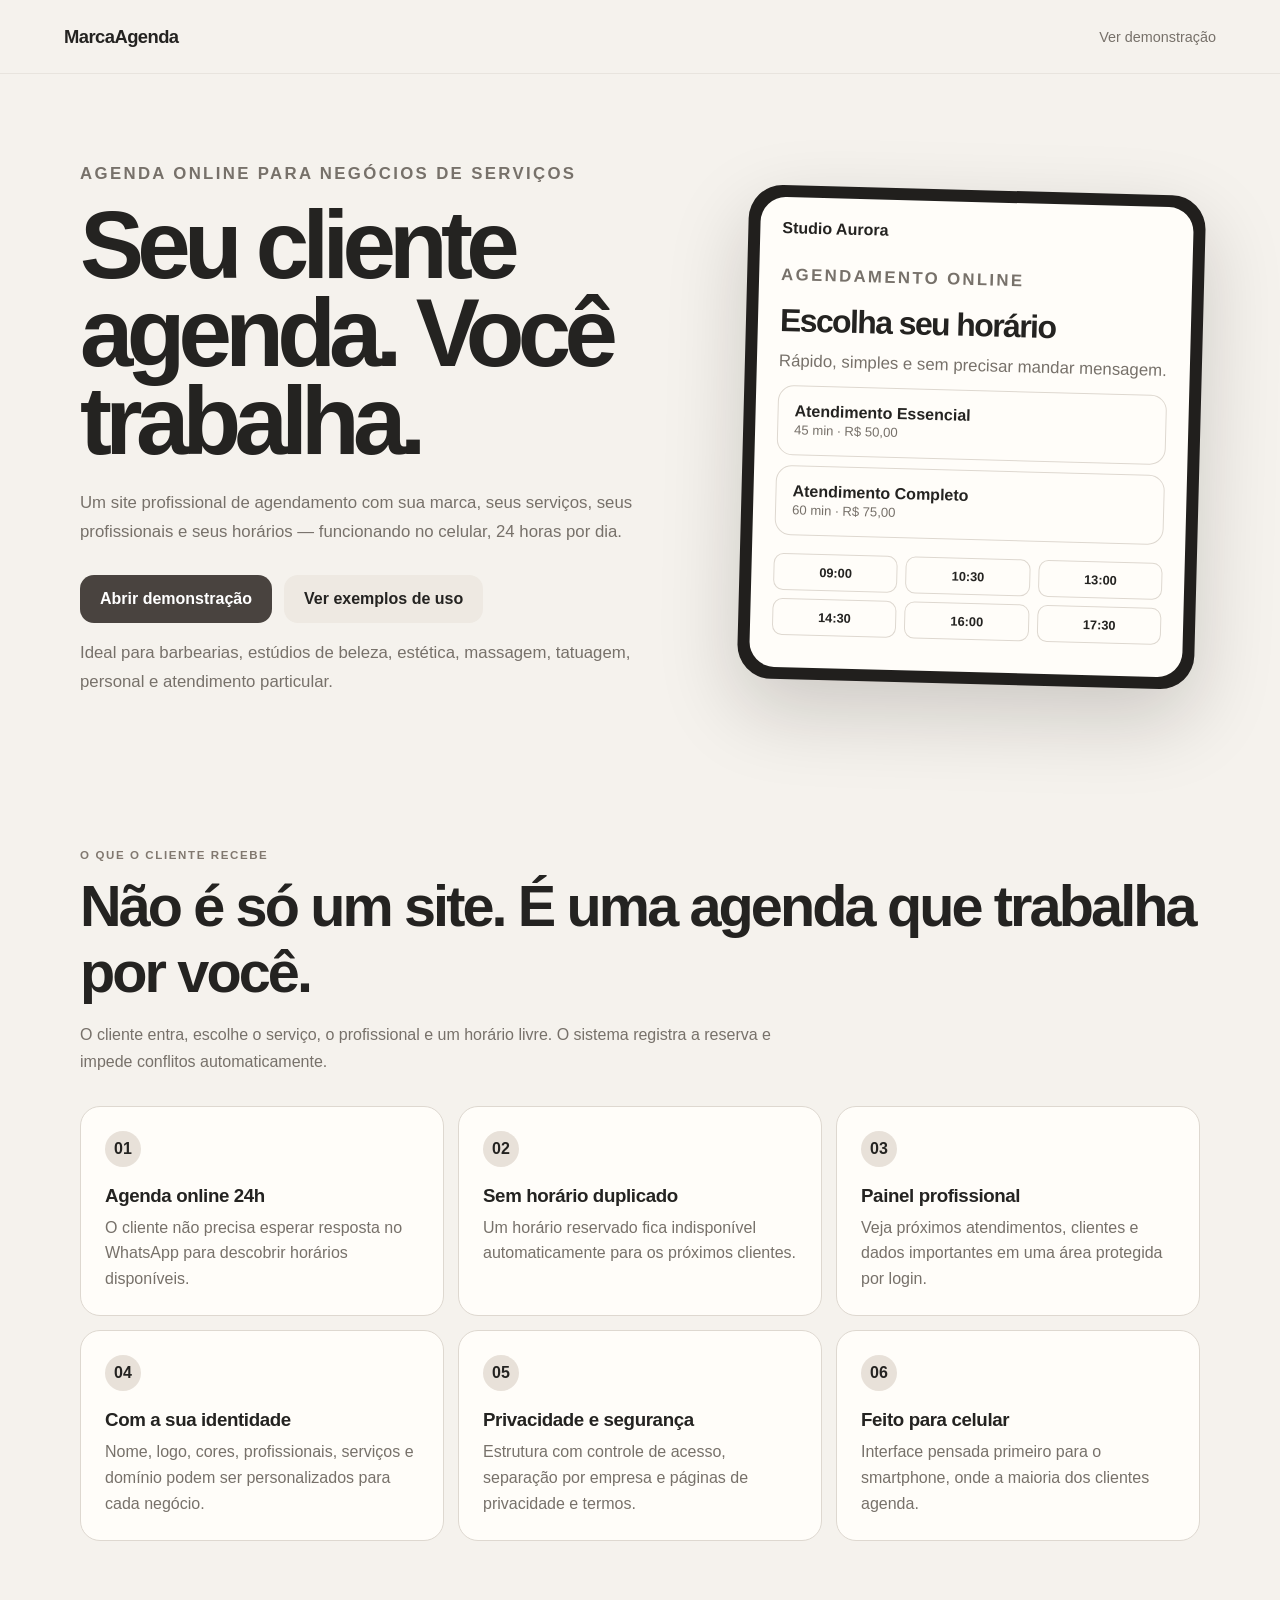
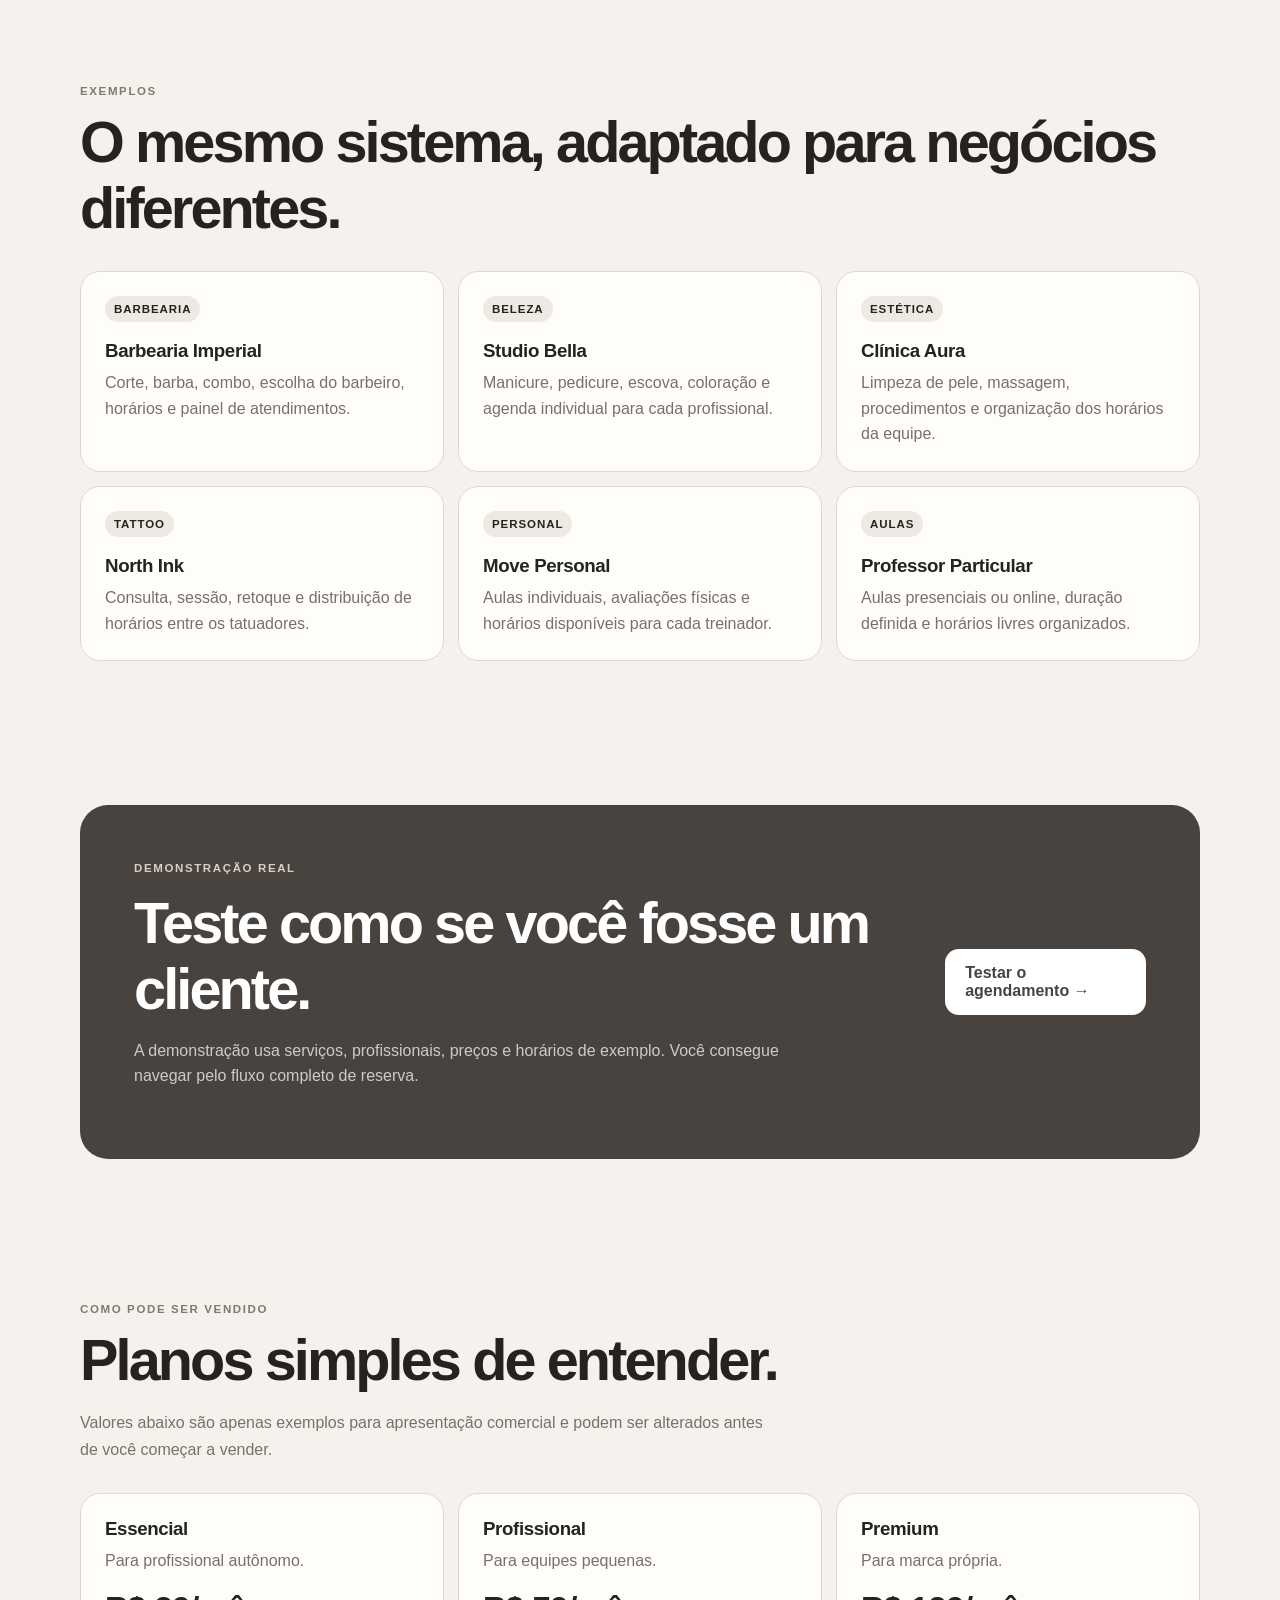
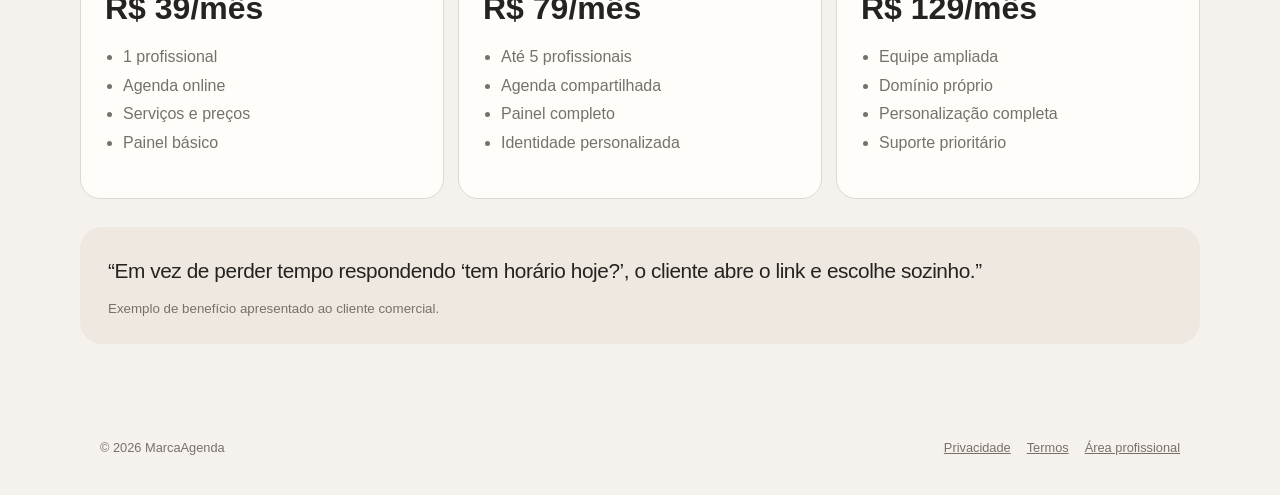
==== index.html @ 530b248d "Add files via upload" ====
<!doctype html>
<html lang="pt-BR">
<head>
  <meta charset="utf-8">
  <meta name="viewport" content="width=device-width,initial-scale=1,viewport-fit=cover">
  <meta name="theme-color" content="#F7F4EF">
  <meta name="description" content="MarcaAgenda — agendamento online profissional para negócios de serviços.">
  <title>MarcaAgenda — Seu negócio com agenda online profissional</title>
  <link rel="stylesheet" href="./styles.css">
  <style>
    .sales-shell{width:min(1120px,calc(100% - 32px));margin:auto}
    .sales-hero{padding:86px 0 64px;display:grid;grid-template-columns:1.15fr .85fr;gap:44px;align-items:center}
    .sales-hero h1{font-size:clamp(3rem,8vw,6rem);line-height:.92;letter-spacing:-.07em;margin:0 0 24px;max-width:850px}
    .sales-hero p{font-size:1.05rem;line-height:1.7;color:var(--muted);max-width:650px}
    .hero-actions{display:flex;gap:12px;flex-wrap:wrap;margin-top:28px}
    .cta{display:inline-flex;align-items:center;justify-content:center;text-decoration:none;border-radius:14px;padding:15px 20px;font-weight:760}
    .cta.primary-cta{background:var(--accent);color:white}.cta.soft{background:var(--surface-2);color:var(--text)}
    .mock-phone{background:#211f1d;border-radius:34px;padding:12px;box-shadow:0 30px 80px rgba(20,15,10,.18);transform:rotate(1.5deg)}
    .mock-screen{background:#fffdf9;border-radius:25px;padding:22px;min-height:470px}
    .mock-brand{font-weight:800;margin-bottom:24px}.mock-card{border:1px solid var(--line);border-radius:16px;padding:16px;margin:10px 0}
    .mock-card strong{display:block}.mock-card span{font-size:.82rem;color:var(--muted)}
    .mock-times{display:grid;grid-template-columns:repeat(3,1fr);gap:8px;margin-top:18px}.mock-times b{padding:10px;border:1px solid var(--line);border-radius:10px;text-align:center;font-size:.8rem}
    .section{padding:72px 0}.section-title{font-size:clamp(2rem,5vw,3.6rem);letter-spacing:-.05em;margin:0 0 14px}.section-sub{color:var(--muted);max-width:700px;line-height:1.7}
    .feature-grid,.use-grid,.price-grid{display:grid;grid-template-columns:repeat(3,1fr);gap:14px;margin-top:30px}
    .feature,.use-card,.price-card{background:var(--surface);border:1px solid var(--line);border-radius:20px;padding:24px}
    .feature .num{width:36px;height:36px;border-radius:50%;display:grid;place-items:center;background:var(--accent-soft);font-weight:800;margin-bottom:18px}
    .feature h3,.use-card h3,.price-card h3{margin:0 0 8px;letter-spacing:-.02em}.feature p,.use-card p,.price-card p{color:var(--muted);line-height:1.6;margin:0}
    .use-card .tag{display:inline-block;font-size:.72rem;font-weight:800;letter-spacing:.08em;background:var(--surface-2);padding:7px 9px;border-radius:999px;margin-bottom:18px}
    .demo-band{background:var(--accent);color:white;border-radius:28px;padding:clamp(28px,5vw,54px);display:flex;justify-content:space-between;align-items:center;gap:30px}
    .demo-band p{color:rgba(255,255,255,.72);line-height:1.6;max-width:650px}.demo-band .cta{background:white;color:var(--accent)}
    .price-card strong{display:block;font-size:2rem;margin:16px 0 4px}.price-card ul{padding-left:18px;color:var(--muted);line-height:1.8}
    .mini-note{font-size:.78rem;color:var(--muted)}
    .testimonial{background:#eee8e0;border-radius:22px;padding:28px;margin-top:28px}.testimonial blockquote{margin:0;font-size:1.3rem;line-height:1.55;letter-spacing:-.02em}.testimonial small{display:block;margin-top:14px;color:var(--muted)}
    @media(max-width:820px){.sales-hero{grid-template-columns:1fr;padding-top:52px}.mock-phone{max-width:420px;margin:auto}.feature-grid,.use-grid,.price-grid{grid-template-columns:1fr}.demo-band{flex-direction:column;align-items:flex-start}}
  </style>
</head>
<body>
  <header class="topbar">
    <a class="brand" href="./">MarcaAgenda</a>
    <a class="quiet-link" href="./demo.html">Ver demonstração</a>
  </header>

  <main class="sales-shell">
    <section class="sales-hero">
      <div>
        <p class="eyebrow">AGENDA ONLINE PARA NEGÓCIOS DE SERVIÇOS</p>
        <h1>Seu cliente agenda. Você trabalha.</h1>
        <p>Um site profissional de agendamento com sua marca, seus serviços, seus profissionais e seus horários — funcionando no celular, 24 horas por dia.</p>
        <div class="hero-actions">
          <a class="cta primary-cta" href="./demo.html">Abrir demonstração</a>
          <a class="cta soft" href="#exemplos">Ver exemplos de uso</a>
        </div>
        <p class="mini-note">Ideal para barbearias, estúdios de beleza, estética, massagem, tatuagem, personal e atendimento particular.</p>
      </div>
      <div class="mock-phone">
        <div class="mock-screen">
          <div class="mock-brand">Studio Aurora</div>
          <p class="eyebrow">AGENDAMENTO ONLINE</p>
          <h2 style="font-size:2rem;letter-spacing:-.05em;margin:0 0 8px">Escolha seu horário</h2>
          <p class="muted">Rápido, simples e sem precisar mandar mensagem.</p>
          <div class="mock-card"><strong>Atendimento Essencial</strong><span>45 min · R$ 50,00</span></div>
          <div class="mock-card"><strong>Atendimento Completo</strong><span>60 min · R$ 75,00</span></div>
          <div class="mock-times"><b>09:00</b><b>10:30</b><b>13:00</b><b>14:30</b><b>16:00</b><b>17:30</b></div>
        </div>
      </div>
    </section>

    <section class="section">
      <p class="eyebrow">O QUE O CLIENTE RECEBE</p>
      <h2 class="section-title">Não é só um site. É uma agenda que trabalha por você.</h2>
      <p class="section-sub">O cliente entra, escolhe o serviço, o profissional e um horário livre. O sistema registra a reserva e impede conflitos automaticamente.</p>
      <div class="feature-grid">
        <article class="feature"><div class="num">01</div><h3>Agenda online 24h</h3><p>O cliente não precisa esperar resposta no WhatsApp para descobrir horários disponíveis.</p></article>
        <article class="feature"><div class="num">02</div><h3>Sem horário duplicado</h3><p>Um horário reservado fica indisponível automaticamente para os próximos clientes.</p></article>
        <article class="feature"><div class="num">03</div><h3>Painel profissional</h3><p>Veja próximos atendimentos, clientes e dados importantes em uma área protegida por login.</p></article>
        <article class="feature"><div class="num">04</div><h3>Com a sua identidade</h3><p>Nome, logo, cores, profissionais, serviços e domínio podem ser personalizados para cada negócio.</p></article>
        <article class="feature"><div class="num">05</div><h3>Privacidade e segurança</h3><p>Estrutura com controle de acesso, separação por empresa e páginas de privacidade e termos.</p></article>
        <article class="feature"><div class="num">06</div><h3>Feito para celular</h3><p>Interface pensada primeiro para o smartphone, onde a maioria dos clientes agenda.</p></article>
      </div>
    </section>

    <section class="section" id="exemplos">
      <p class="eyebrow">EXEMPLOS</p>
      <h2 class="section-title">O mesmo sistema, adaptado para negócios diferentes.</h2>
      <div class="use-grid">
        <article class="use-card"><span class="tag">BARBEARIA</span><h3>Barbearia Imperial</h3><p>Corte, barba, combo, escolha do barbeiro, horários e painel de atendimentos.</p></article>
        <article class="use-card"><span class="tag">BELEZA</span><h3>Studio Bella</h3><p>Manicure, pedicure, escova, coloração e agenda individual para cada profissional.</p></article>
        <article class="use-card"><span class="tag">ESTÉTICA</span><h3>Clínica Aura</h3><p>Limpeza de pele, massagem, procedimentos e organização dos horários da equipe.</p></article>
        <article class="use-card"><span class="tag">TATTOO</span><h3>North Ink</h3><p>Consulta, sessão, retoque e distribuição de horários entre os tatuadores.</p></article>
        <article class="use-card"><span class="tag">PERSONAL</span><h3>Move Personal</h3><p>Aulas individuais, avaliações físicas e horários disponíveis para cada treinador.</p></article>
        <article class="use-card"><span class="tag">AULAS</span><h3>Professor Particular</h3><p>Aulas presenciais ou online, duração definida e horários livres organizados.</p></article>
      </div>
    </section>

    <section class="section">
      <div class="demo-band">
        <div>
          <p class="eyebrow" style="color:#d8cec5">DEMONSTRAÇÃO REAL</p>
          <h2 class="section-title" style="margin-bottom:10px">Teste como se você fosse um cliente.</h2>
          <p>A demonstração usa serviços, profissionais, preços e horários de exemplo. Você consegue navegar pelo fluxo completo de reserva.</p>
        </div>
        <a class="cta" href="./demo.html">Testar o agendamento →</a>
      </div>
    </section>

    <section class="section">
      <p class="eyebrow">COMO PODE SER VENDIDO</p>
      <h2 class="section-title">Planos simples de entender.</h2>
      <p class="section-sub">Valores abaixo são apenas exemplos para apresentação comercial e podem ser alterados antes de você começar a vender.</p>
      <div class="price-grid">
        <article class="price-card"><h3>Essencial</h3><p>Para profissional autônomo.</p><strong>R$ 39/mês</strong><ul><li>1 profissional</li><li>Agenda online</li><li>Serviços e preços</li><li>Painel básico</li></ul></article>
        <article class="price-card"><h3>Profissional</h3><p>Para equipes pequenas.</p><strong>R$ 79/mês</strong><ul><li>Até 5 profissionais</li><li>Agenda compartilhada</li><li>Painel completo</li><li>Identidade personalizada</li></ul></article>
        <article class="price-card"><h3>Premium</h3><p>Para marca própria.</p><strong>R$ 129/mês</strong><ul><li>Equipe ampliada</li><li>Domínio próprio</li><li>Personalização completa</li><li>Suporte prioritário</li></ul></article>
      </div>
      <div class="testimonial">
        <blockquote>“Em vez de perder tempo respondendo ‘tem horário hoje?’, o cliente abre o link e escolhe sozinho.”</blockquote>
        <small>Exemplo de benefício apresentado ao cliente comercial.</small>
      </div>
    </section>
  </main>

  <footer>
    <span>© 2026 MarcaAgenda</span>
    <nav><a href="./privacidade.html">Privacidade</a><a href="./termos.html">Termos</a><a href="./admin.html">Área profissional</a></nav>
  </footer>
</body>
</html>
---- styles.css ----
:root{
  --bg:#f5f2ed;--surface:#fffdf9;--surface-2:#eee9e2;--text:#242321;--muted:#77716a;
  --line:#ded8d0;--accent:#49433f;--accent-soft:#e8e1d9;--ok:#305f47;--danger:#8a3c35;
  --shadow:0 20px 55px rgba(40,33,28,.08);--radius:24px
}
*{box-sizing:border-box}html{scroll-behavior:smooth}body{margin:0;background:var(--bg);color:var(--text);font-family:Inter,ui-sans-serif,-apple-system,BlinkMacSystemFont,"Segoe UI",sans-serif}
a{color:inherit}.topbar{height:74px;display:flex;align-items:center;justify-content:space-between;padding:0 clamp(20px,5vw,72px);border-bottom:1px solid rgba(80,70,60,.08)}
.brand{text-decoration:none;font-weight:760;letter-spacing:-.03em;font-size:1.15rem}.quiet-link{text-decoration:none;font-size:.9rem;color:var(--muted)}
.shell{width:min(1080px,calc(100% - 32px));margin:0 auto;padding:72px 0 56px}.hero{display:flex;align-items:end;justify-content:space-between;gap:24px;margin-bottom:28px}
.eyebrow{font-size:.72rem;font-weight:800;letter-spacing:.14em;color:#81786f;margin:0 0 12px}.hero h1{font-size:clamp(2.2rem,7vw,4.8rem);line-height:.95;letter-spacing:-.06em;margin:0 0 18px;max-width:760px}
.muted,.panel-head p{color:var(--muted);margin:0;line-height:1.55}.status-pill{border:1px solid var(--line);background:rgba(255,255,255,.38);padding:10px 14px;border-radius:999px;font-size:.82rem;color:var(--muted);white-space:nowrap}
.booking-card{background:var(--surface);border:1px solid var(--line);border-radius:var(--radius);box-shadow:var(--shadow);overflow:hidden}.steps{display:grid;grid-template-columns:repeat(4,1fr);border-bottom:1px solid var(--line)}
.step{appearance:none;border:0;background:transparent;padding:18px 12px;color:#8a837b;font-weight:650}.step span{display:inline-grid;place-items:center;width:25px;height:25px;border-radius:50%;border:1px solid var(--line);margin-right:7px;font-size:.78rem}.step.active{color:var(--text);background:#faf7f3}.step.active span{background:var(--accent);color:white;border-color:var(--accent)}
.panel{padding:clamp(24px,5vw,52px)}.panel-head{margin-bottom:26px}.panel-head h2{font-size:clamp(1.5rem,4vw,2.2rem);letter-spacing:-.04em;margin:8px 0 8px}.back{border:0;background:transparent;padding:0;color:var(--muted);cursor:pointer}
.hidden{display:none!important}.option-grid{display:grid;grid-template-columns:repeat(auto-fit,minmax(220px,1fr));gap:12px}.option{border:1px solid var(--line);background:#fff;border-radius:17px;padding:20px;text-align:left;cursor:pointer;transition:.18s ease}.option:hover{transform:translateY(-2px);border-color:#bdb3aa}.option strong{display:block;font-size:1rem;margin-bottom:7px}.option .meta{color:var(--muted);font-size:.88rem}.option .price{margin-top:14px;font-weight:760}
.field{display:flex;flex-direction:column;gap:8px}.field span{font-size:.82rem;font-weight:700;color:#635d57}.field input,.field textarea{width:100%;border:1px solid var(--line);background:white;border-radius:14px;padding:14px 15px;font:inherit;color:var(--text);outline:none}.field input:focus,.field textarea:focus{border-color:#91877e;box-shadow:0 0 0 3px rgba(73,67,63,.08)}.field.compact{max-width:280px;margin-bottom:22px}
.time-grid{display:grid;grid-template-columns:repeat(auto-fill,minmax(94px,1fr));gap:9px}.time{border:1px solid var(--line);background:white;border-radius:12px;padding:12px;cursor:pointer;font-weight:700}.time:hover{border-color:#8b8178}.time.selected{background:var(--accent);color:white}
.form-grid{display:grid;grid-template-columns:1fr 1fr;gap:16px}.form-grid .field:nth-child(4),.consent,.privacy-note,.form-grid button{grid-column:1/-1}.consent{display:flex;gap:10px;align-items:flex-start;color:var(--muted);font-size:.88rem}.privacy-note{font-size:.78rem;line-height:1.5;color:var(--muted)}
.primary,.secondary{border:0;border-radius:14px;padding:15px 18px;font:inherit;font-weight:760;cursor:pointer}.primary{background:var(--accent);color:white}.secondary{background:var(--surface-2);color:var(--text)}.primary:disabled{opacity:.55;cursor:not-allowed}
.alert{margin:20px 24px 0;border:1px solid #e5b9b3;background:#fff5f3;color:var(--danger);padding:13px 15px;border-radius:12px;font-size:.9rem}
.success{text-align:center}.success-icon{width:58px;height:58px;border-radius:50%;display:grid;place-items:center;margin:0 auto 18px;background:#e8f2ec;color:var(--ok);font-size:1.6rem;font-weight:800}.confirmation{margin:24px auto;max-width:480px;background:#f5f1eb;border-radius:16px;padding:18px;line-height:1.7}
footer{display:flex;justify-content:space-between;gap:20px;align-items:center;width:min(1080px,calc(100% - 32px));margin:0 auto;padding:24px 0 40px;color:var(--muted);font-size:.8rem}footer nav{display:flex;gap:16px}
.skeleton-grid:empty:before{content:"Carregando opções...";color:var(--muted)}
.legal{width:min(760px,calc(100% - 32px));margin:0 auto;padding:72px 0}.legal h1{font-size:clamp(2.2rem,7vw,4rem);letter-spacing:-.05em}.legal h2{margin-top:38px}.legal p,.legal li{color:#5f5953;line-height:1.75}
.admin-shell{width:min(1180px,calc(100% - 32px));margin:0 auto;padding:48px 0}.admin-card{background:var(--surface);border:1px solid var(--line);border-radius:var(--radius);padding:28px}.admin-grid{display:grid;grid-template-columns:repeat(3,1fr);gap:12px}.metric{background:#f5f1eb;border-radius:16px;padding:18px}.metric strong{font-size:1.7rem;display:block;margin-top:6px}.table-wrap{overflow:auto;margin-top:18px}table{width:100%;border-collapse:collapse}th,td{text-align:left;padding:13px;border-bottom:1px solid var(--line);font-size:.88rem}th{color:var(--muted);font-size:.75rem}
@media(max-width:720px){.shell{padding-top:40px}.hero{align-items:flex-start;flex-direction:column}.status-pill{display:none}.steps{overflow:auto;grid-template-columns:repeat(4,minmax(125px,1fr))}.step{font-size:.78rem}.form-grid{grid-template-columns:1fr}.admin-grid{grid-template-columns:1fr}.topbar{padding:0 20px}}
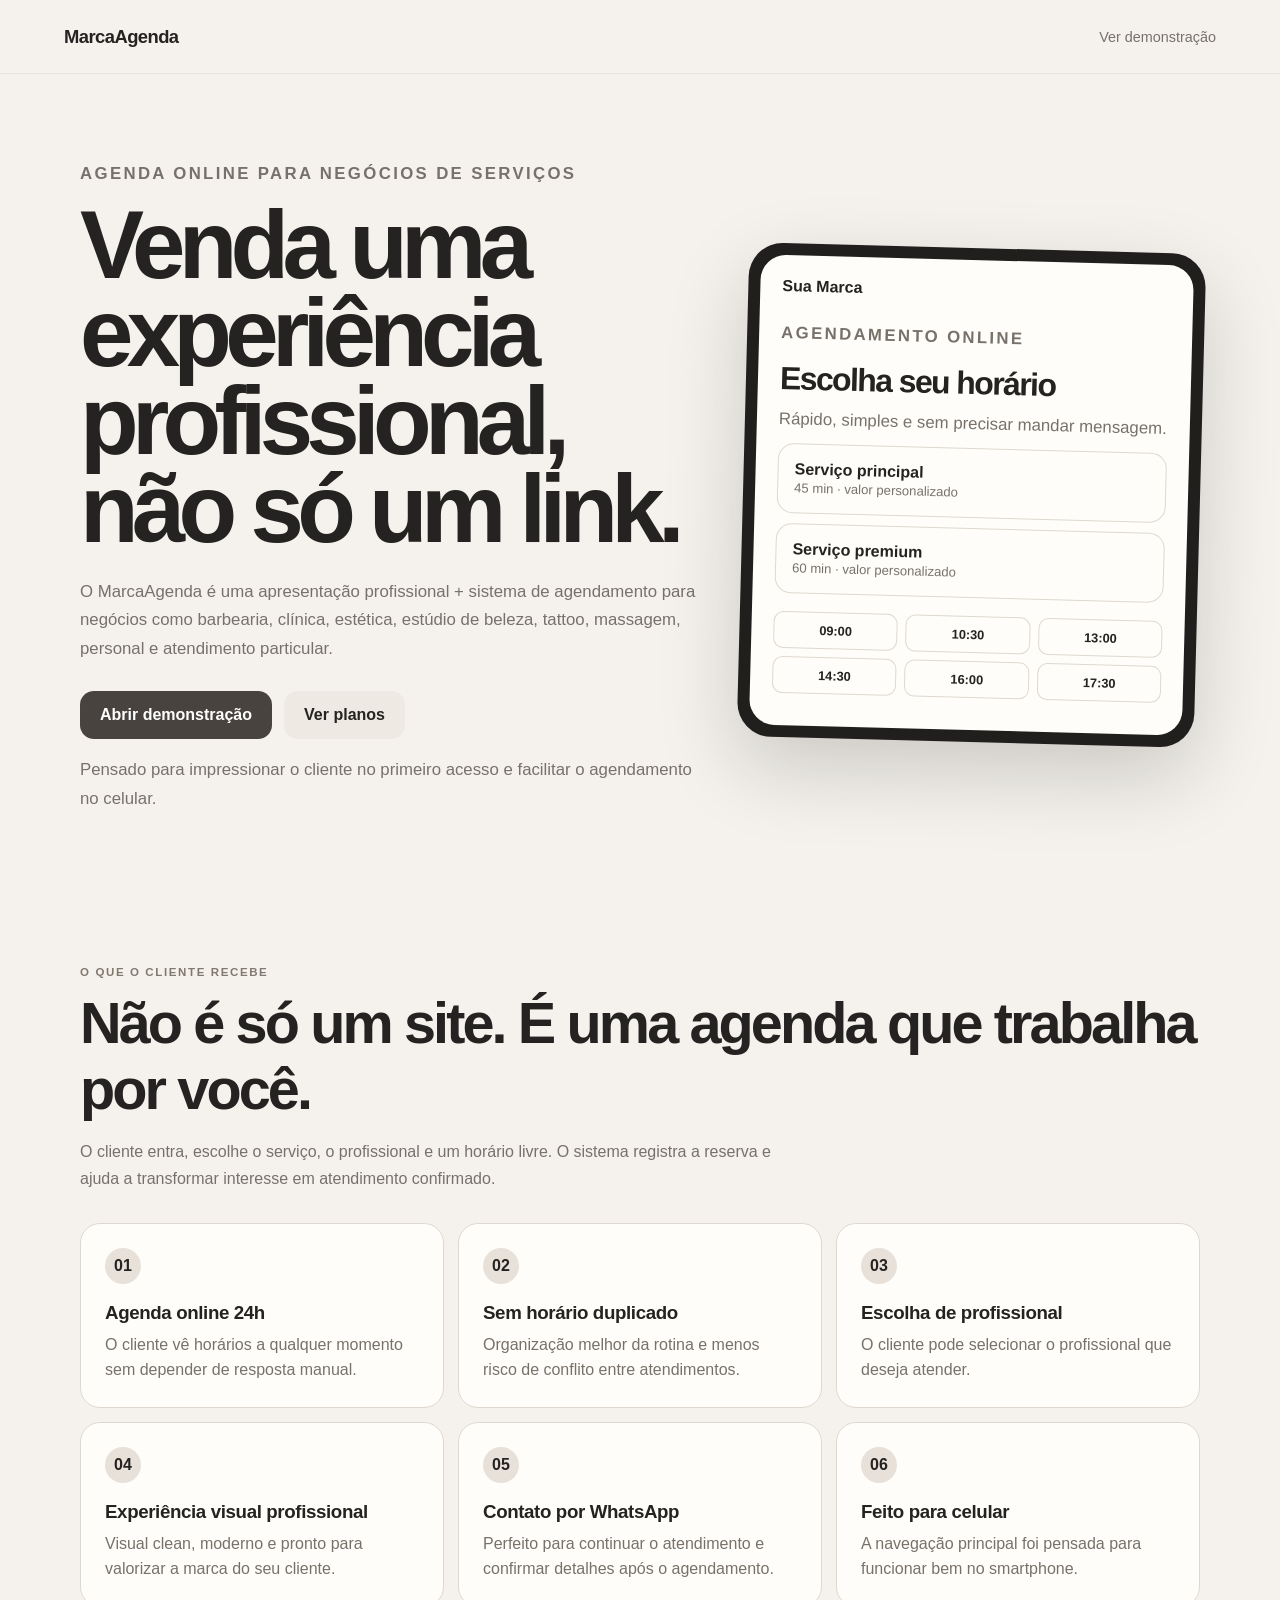
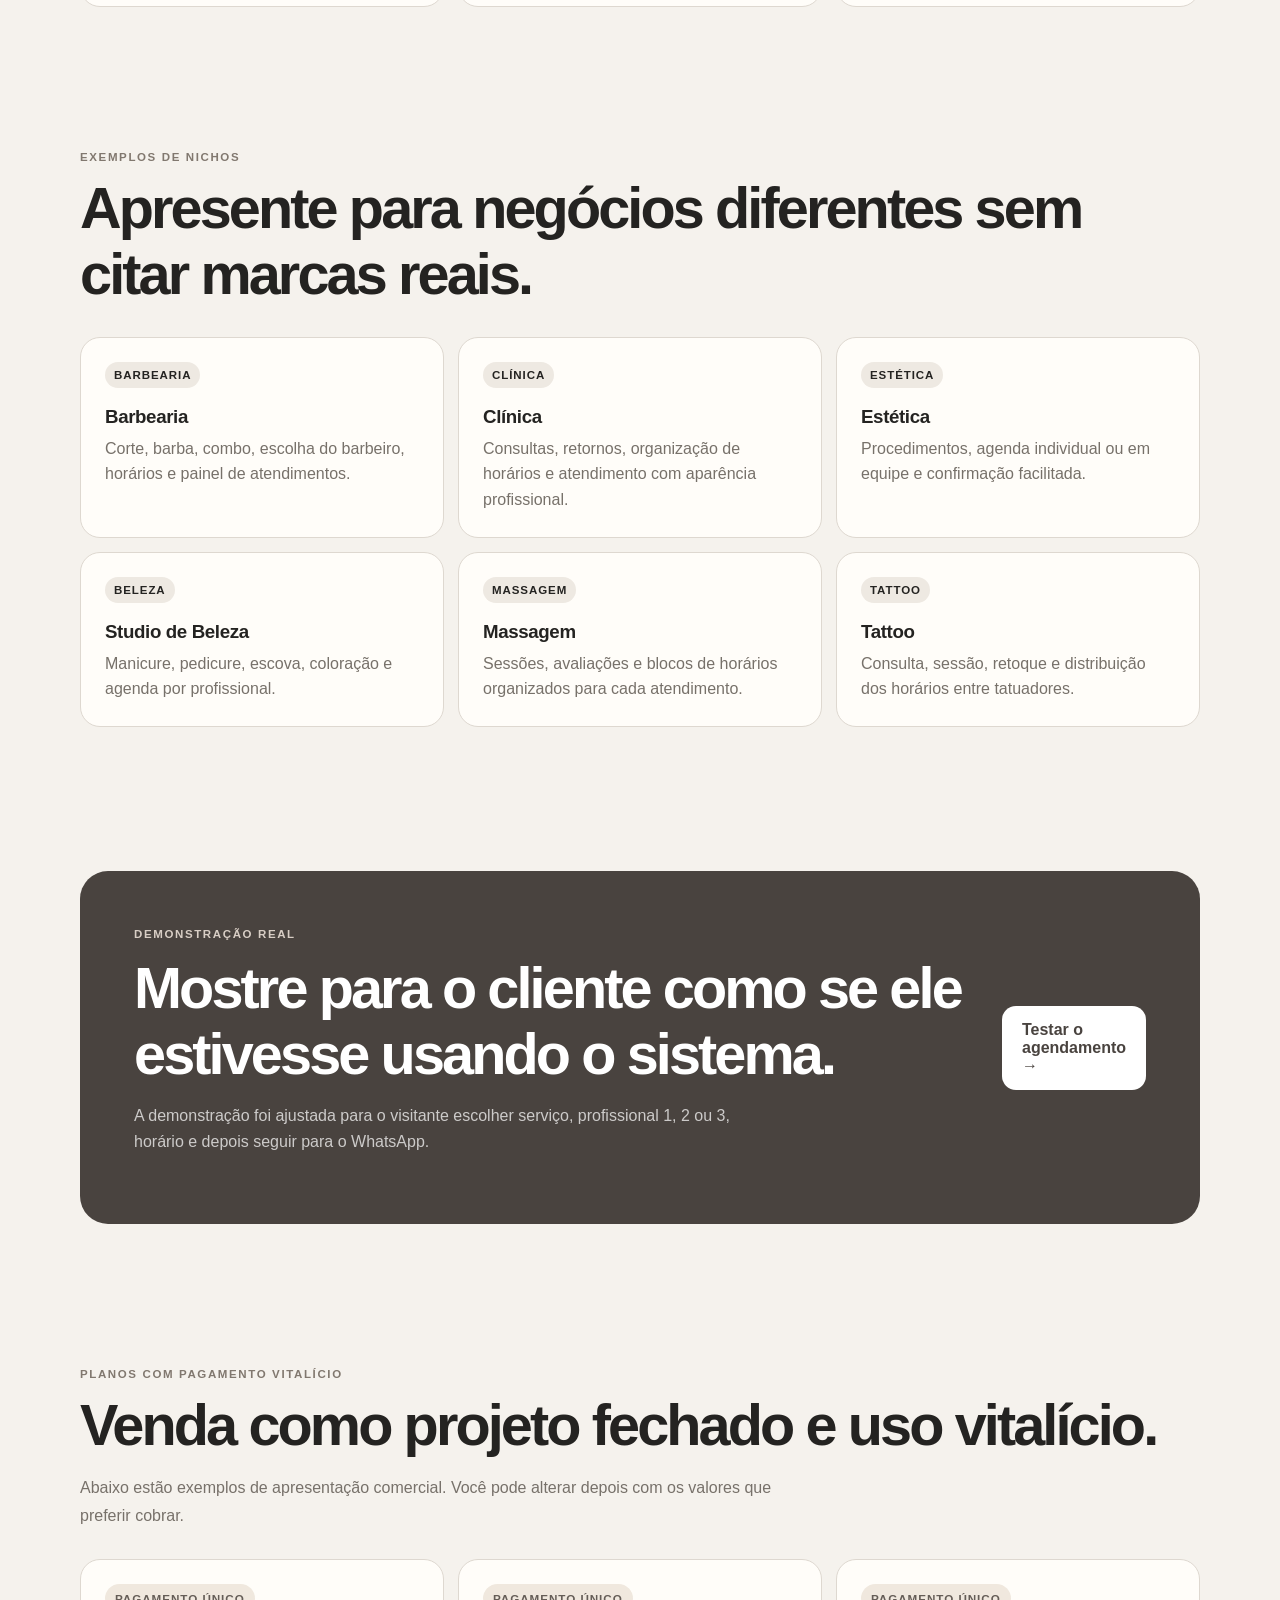
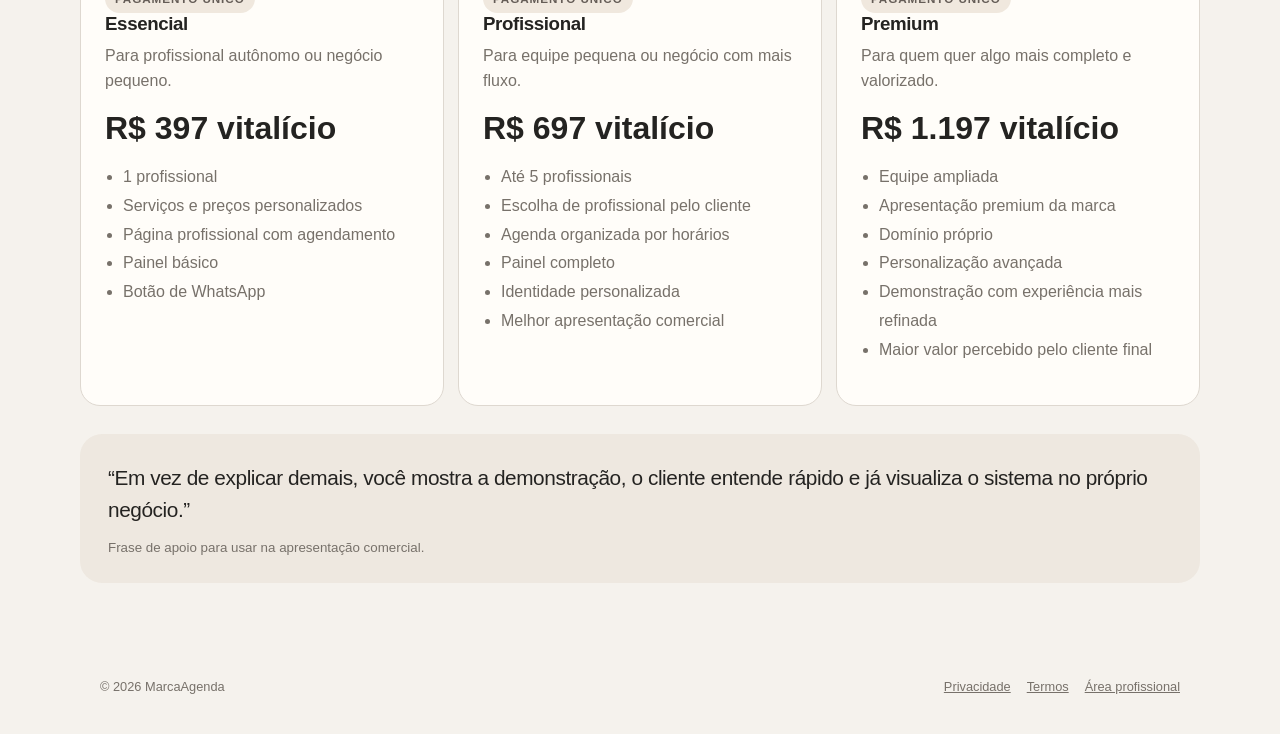
==== commit a5f32267: "Add files via upload" ====
--- a/index.html
+++ b/index.html
@@ -4,8 +4,8 @@
   <meta charset="utf-8">
   <meta name="viewport" content="width=device-width,initial-scale=1,viewport-fit=cover">
   <meta name="theme-color" content="#F7F4EF">
-  <meta name="description" content="MarcaAgenda — agendamento online profissional para negócios de serviços.">
-  <title>MarcaAgenda — Seu negócio com agenda online profissional</title>
+  <meta name="description" content="MarcaAgenda — site de agendamento profissional para vender a barbearias, clínicas, estúdios e negócios de serviços.">
+  <title>MarcaAgenda — Agendamento profissional para o seu cliente</title>
   <link rel="stylesheet" href="./styles.css">
   <style>
     .sales-shell{width:min(1120px,calc(100% - 32px));margin:auto}
@@ -30,7 +30,9 @@
     .demo-band p{color:rgba(255,255,255,.72);line-height:1.6;max-width:650px}.demo-band .cta{background:white;color:var(--accent)}
     .price-card strong{display:block;font-size:2rem;margin:16px 0 4px}.price-card ul{padding-left:18px;color:var(--muted);line-height:1.8}
     .mini-note{font-size:.78rem;color:var(--muted)}
+    .small-kicker{font-size:.72rem;letter-spacing:.08em;font-weight:800;color:#7a7169}
     .testimonial{background:#eee8e0;border-radius:22px;padding:28px;margin-top:28px}.testimonial blockquote{margin:0;font-size:1.3rem;line-height:1.55;letter-spacing:-.02em}.testimonial small{display:block;margin-top:14px;color:var(--muted)}
+    .plan-badge{display:inline-block;background:#f0e8de;border-radius:999px;padding:8px 10px;font-size:.73rem;font-weight:800;letter-spacing:.08em;color:#655d57}
     @media(max-width:820px){.sales-hero{grid-template-columns:1fr;padding-top:52px}.mock-phone{max-width:420px;margin:auto}.feature-grid,.use-grid,.price-grid{grid-template-columns:1fr}.demo-band{flex-direction:column;align-items:flex-start}}
   </style>
 </head>
@@ -44,22 +46,22 @@
     <section class="sales-hero">
       <div>
         <p class="eyebrow">AGENDA ONLINE PARA NEGÓCIOS DE SERVIÇOS</p>
-        <h1>Seu cliente agenda. Você trabalha.</h1>
-        <p>Um site profissional de agendamento com sua marca, seus serviços, seus profissionais e seus horários — funcionando no celular, 24 horas por dia.</p>
+        <h1>Venda uma experiência profissional, não só um link.</h1>
+        <p>O MarcaAgenda é uma apresentação profissional + sistema de agendamento para negócios como barbearia, clínica, estética, estúdio de beleza, tattoo, massagem, personal e atendimento particular.</p>
         <div class="hero-actions">
           <a class="cta primary-cta" href="./demo.html">Abrir demonstração</a>
-          <a class="cta soft" href="#exemplos">Ver exemplos de uso</a>
+          <a class="cta soft" href="#planos">Ver planos</a>
         </div>
-        <p class="mini-note">Ideal para barbearias, estúdios de beleza, estética, massagem, tatuagem, personal e atendimento particular.</p>
+        <p class="mini-note">Pensado para impressionar o cliente no primeiro acesso e facilitar o agendamento no celular.</p>
       </div>
       <div class="mock-phone">
         <div class="mock-screen">
-          <div class="mock-brand">Studio Aurora</div>
+          <div class="mock-brand">Sua Marca</div>
           <p class="eyebrow">AGENDAMENTO ONLINE</p>
           <h2 style="font-size:2rem;letter-spacing:-.05em;margin:0 0 8px">Escolha seu horário</h2>
           <p class="muted">Rápido, simples e sem precisar mandar mensagem.</p>
-          <div class="mock-card"><strong>Atendimento Essencial</strong><span>45 min · R$ 50,00</span></div>
-          <div class="mock-card"><strong>Atendimento Completo</strong><span>60 min · R$ 75,00</span></div>
+          <div class="mock-card"><strong>Serviço principal</strong><span>45 min · valor personalizado</span></div>
+          <div class="mock-card"><strong>Serviço premium</strong><span>60 min · valor personalizado</span></div>
           <div class="mock-times"><b>09:00</b><b>10:30</b><b>13:00</b><b>14:30</b><b>16:00</b><b>17:30</b></div>
         </div>
       </div>
@@ -68,27 +70,27 @@
     <section class="section">
       <p class="eyebrow">O QUE O CLIENTE RECEBE</p>
       <h2 class="section-title">Não é só um site. É uma agenda que trabalha por você.</h2>
-      <p class="section-sub">O cliente entra, escolhe o serviço, o profissional e um horário livre. O sistema registra a reserva e impede conflitos automaticamente.</p>
+      <p class="section-sub">O cliente entra, escolhe o serviço, o profissional e um horário livre. O sistema registra a reserva e ajuda a transformar interesse em atendimento confirmado.</p>
       <div class="feature-grid">
-        <article class="feature"><div class="num">01</div><h3>Agenda online 24h</h3><p>O cliente não precisa esperar resposta no WhatsApp para descobrir horários disponíveis.</p></article>
-        <article class="feature"><div class="num">02</div><h3>Sem horário duplicado</h3><p>Um horário reservado fica indisponível automaticamente para os próximos clientes.</p></article>
-        <article class="feature"><div class="num">03</div><h3>Painel profissional</h3><p>Veja próximos atendimentos, clientes e dados importantes em uma área protegida por login.</p></article>
-        <article class="feature"><div class="num">04</div><h3>Com a sua identidade</h3><p>Nome, logo, cores, profissionais, serviços e domínio podem ser personalizados para cada negócio.</p></article>
-        <article class="feature"><div class="num">05</div><h3>Privacidade e segurança</h3><p>Estrutura com controle de acesso, separação por empresa e páginas de privacidade e termos.</p></article>
-        <article class="feature"><div class="num">06</div><h3>Feito para celular</h3><p>Interface pensada primeiro para o smartphone, onde a maioria dos clientes agenda.</p></article>
+        <article class="feature"><div class="num">01</div><h3>Agenda online 24h</h3><p>O cliente vê horários a qualquer momento sem depender de resposta manual.</p></article>
+        <article class="feature"><div class="num">02</div><h3>Sem horário duplicado</h3><p>Organização melhor da rotina e menos risco de conflito entre atendimentos.</p></article>
+        <article class="feature"><div class="num">03</div><h3>Escolha de profissional</h3><p>O cliente pode selecionar o profissional que deseja atender.</p></article>
+        <article class="feature"><div class="num">04</div><h3>Experiência visual profissional</h3><p>Visual clean, moderno e pronto para valorizar a marca do seu cliente.</p></article>
+        <article class="feature"><div class="num">05</div><h3>Contato por WhatsApp</h3><p>Perfeito para continuar o atendimento e confirmar detalhes após o agendamento.</p></article>
+        <article class="feature"><div class="num">06</div><h3>Feito para celular</h3><p>A navegação principal foi pensada para funcionar bem no smartphone.</p></article>
       </div>
     </section>
 
-    <section class="section" id="exemplos">
-      <p class="eyebrow">EXEMPLOS</p>
-      <h2 class="section-title">O mesmo sistema, adaptado para negócios diferentes.</h2>
+    <section class="section">
+      <p class="eyebrow">EXEMPLOS DE NICHOS</p>
+      <h2 class="section-title">Apresente para negócios diferentes sem citar marcas reais.</h2>
       <div class="use-grid">
-        <article class="use-card"><span class="tag">BARBEARIA</span><h3>Barbearia Imperial</h3><p>Corte, barba, combo, escolha do barbeiro, horários e painel de atendimentos.</p></article>
-        <article class="use-card"><span class="tag">BELEZA</span><h3>Studio Bella</h3><p>Manicure, pedicure, escova, coloração e agenda individual para cada profissional.</p></article>
-        <article class="use-card"><span class="tag">ESTÉTICA</span><h3>Clínica Aura</h3><p>Limpeza de pele, massagem, procedimentos e organização dos horários da equipe.</p></article>
-        <article class="use-card"><span class="tag">TATTOO</span><h3>North Ink</h3><p>Consulta, sessão, retoque e distribuição de horários entre os tatuadores.</p></article>
-        <article class="use-card"><span class="tag">PERSONAL</span><h3>Move Personal</h3><p>Aulas individuais, avaliações físicas e horários disponíveis para cada treinador.</p></article>
-        <article class="use-card"><span class="tag">AULAS</span><h3>Professor Particular</h3><p>Aulas presenciais ou online, duração definida e horários livres organizados.</p></article>
+        <article class="use-card"><span class="tag">BARBEARIA</span><h3>Barbearia</h3><p>Corte, barba, combo, escolha do barbeiro, horários e painel de atendimentos.</p></article>
+        <article class="use-card"><span class="tag">CLÍNICA</span><h3>Clínica</h3><p>Consultas, retornos, organização de horários e atendimento com aparência profissional.</p></article>
+        <article class="use-card"><span class="tag">ESTÉTICA</span><h3>Estética</h3><p>Procedimentos, agenda individual ou em equipe e confirmação facilitada.</p></article>
+        <article class="use-card"><span class="tag">BELEZA</span><h3>Studio de Beleza</h3><p>Manicure, pedicure, escova, coloração e agenda por profissional.</p></article>
+        <article class="use-card"><span class="tag">MASSAGEM</span><h3>Massagem</h3><p>Sessões, avaliações e blocos de horários organizados para cada atendimento.</p></article>
+        <article class="use-card"><span class="tag">TATTOO</span><h3>Tattoo</h3><p>Consulta, sessão, retoque e distribuição dos horários entre tatuadores.</p></article>
       </div>
     </section>
 
@@ -96,25 +98,63 @@
       <div class="demo-band">
         <div>
           <p class="eyebrow" style="color:#d8cec5">DEMONSTRAÇÃO REAL</p>
-          <h2 class="section-title" style="margin-bottom:10px">Teste como se você fosse um cliente.</h2>
-          <p>A demonstração usa serviços, profissionais, preços e horários de exemplo. Você consegue navegar pelo fluxo completo de reserva.</p>
+          <h2 class="section-title" style="margin-bottom:10px">Mostre para o cliente como se ele estivesse usando o sistema.</h2>
+          <p>A demonstração foi ajustada para o visitante escolher serviço, profissional 1, 2 ou 3, horário e depois seguir para o WhatsApp.</p>
         </div>
         <a class="cta" href="./demo.html">Testar o agendamento →</a>
       </div>
     </section>
 
-    <section class="section">
-      <p class="eyebrow">COMO PODE SER VENDIDO</p>
-      <h2 class="section-title">Planos simples de entender.</h2>
-      <p class="section-sub">Valores abaixo são apenas exemplos para apresentação comercial e podem ser alterados antes de você começar a vender.</p>
+    <section class="section" id="planos">
+      <p class="eyebrow">PLANOS COM PAGAMENTO VITALÍCIO</p>
+      <h2 class="section-title">Venda como projeto fechado e uso vitalício.</h2>
+      <p class="section-sub">Abaixo estão exemplos de apresentação comercial. Você pode alterar depois com os valores que preferir cobrar.</p>
       <div class="price-grid">
-        <article class="price-card"><h3>Essencial</h3><p>Para profissional autônomo.</p><strong>R$ 39/mês</strong><ul><li>1 profissional</li><li>Agenda online</li><li>Serviços e preços</li><li>Painel básico</li></ul></article>
-        <article class="price-card"><h3>Profissional</h3><p>Para equipes pequenas.</p><strong>R$ 79/mês</strong><ul><li>Até 5 profissionais</li><li>Agenda compartilhada</li><li>Painel completo</li><li>Identidade personalizada</li></ul></article>
-        <article class="price-card"><h3>Premium</h3><p>Para marca própria.</p><strong>R$ 129/mês</strong><ul><li>Equipe ampliada</li><li>Domínio próprio</li><li>Personalização completa</li><li>Suporte prioritário</li></ul></article>
+        <article class="price-card">
+          <span class="plan-badge">PAGAMENTO ÚNICO</span>
+          <h3>Essencial</h3>
+          <p>Para profissional autônomo ou negócio pequeno.</p>
+          <strong>R$ 397 vitalício</strong>
+          <ul>
+            <li>1 profissional</li>
+            <li>Serviços e preços personalizados</li>
+            <li>Página profissional com agendamento</li>
+            <li>Painel básico</li>
+            <li>Botão de WhatsApp</li>
+          </ul>
+        </article>
+        <article class="price-card">
+          <span class="plan-badge">PAGAMENTO ÚNICO</span>
+          <h3>Profissional</h3>
+          <p>Para equipe pequena ou negócio com mais fluxo.</p>
+          <strong>R$ 697 vitalício</strong>
+          <ul>
+            <li>Até 5 profissionais</li>
+            <li>Escolha de profissional pelo cliente</li>
+            <li>Agenda organizada por horários</li>
+            <li>Painel completo</li>
+            <li>Identidade personalizada</li>
+            <li>Melhor apresentação comercial</li>
+          </ul>
+        </article>
+        <article class="price-card">
+          <span class="plan-badge">PAGAMENTO ÚNICO</span>
+          <h3>Premium</h3>
+          <p>Para quem quer algo mais completo e valorizado.</p>
+          <strong>R$ 1.197 vitalício</strong>
+          <ul>
+            <li>Equipe ampliada</li>
+            <li>Apresentação premium da marca</li>
+            <li>Domínio próprio</li>
+            <li>Personalização avançada</li>
+            <li>Demonstração com experiência mais refinada</li>
+            <li>Maior valor percebido pelo cliente final</li>
+          </ul>
+        </article>
       </div>
       <div class="testimonial">
-        <blockquote>“Em vez de perder tempo respondendo ‘tem horário hoje?’, o cliente abre o link e escolhe sozinho.”</blockquote>
-        <small>Exemplo de benefício apresentado ao cliente comercial.</small>
+        <blockquote>“Em vez de explicar demais, você mostra a demonstração, o cliente entende rápido e já visualiza o sistema no próprio negócio.”</blockquote>
+        <small>Frase de apoio para usar na apresentação comercial.</small>
       </div>
     </section>
   </main>
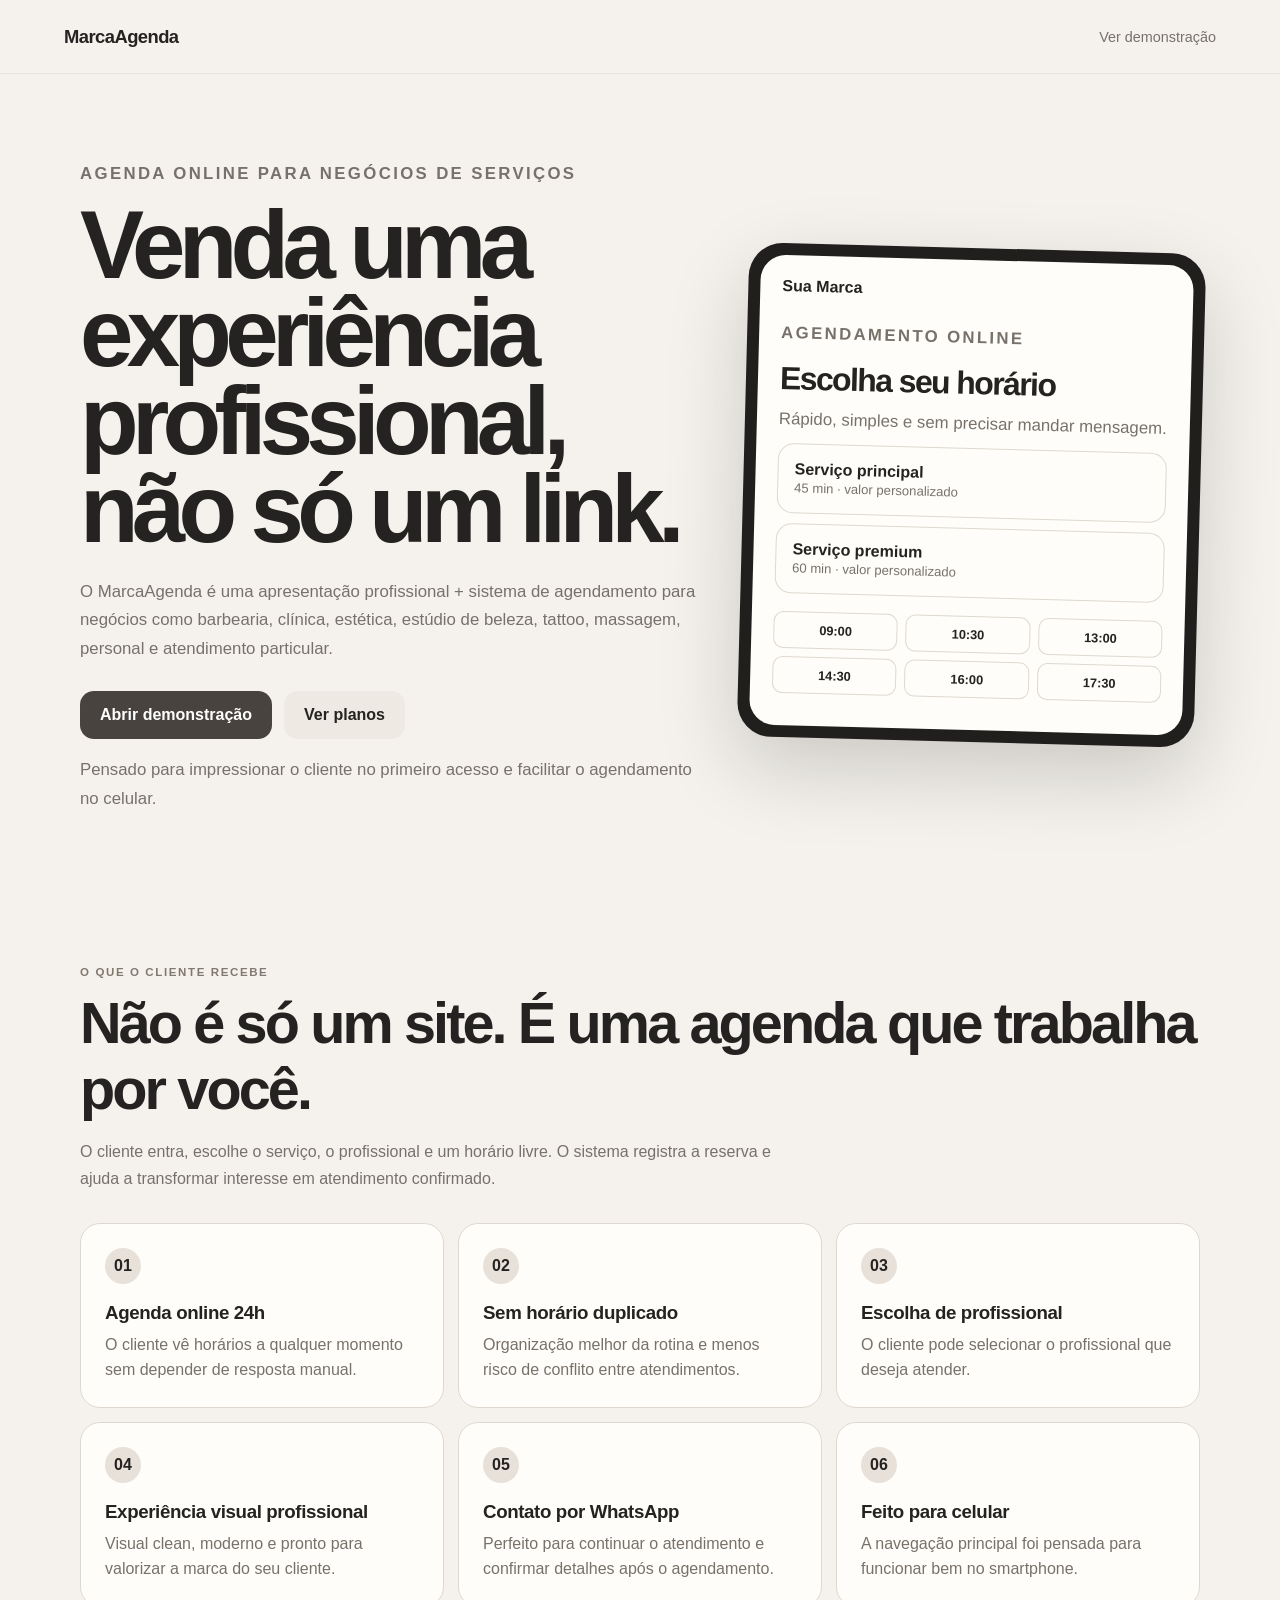
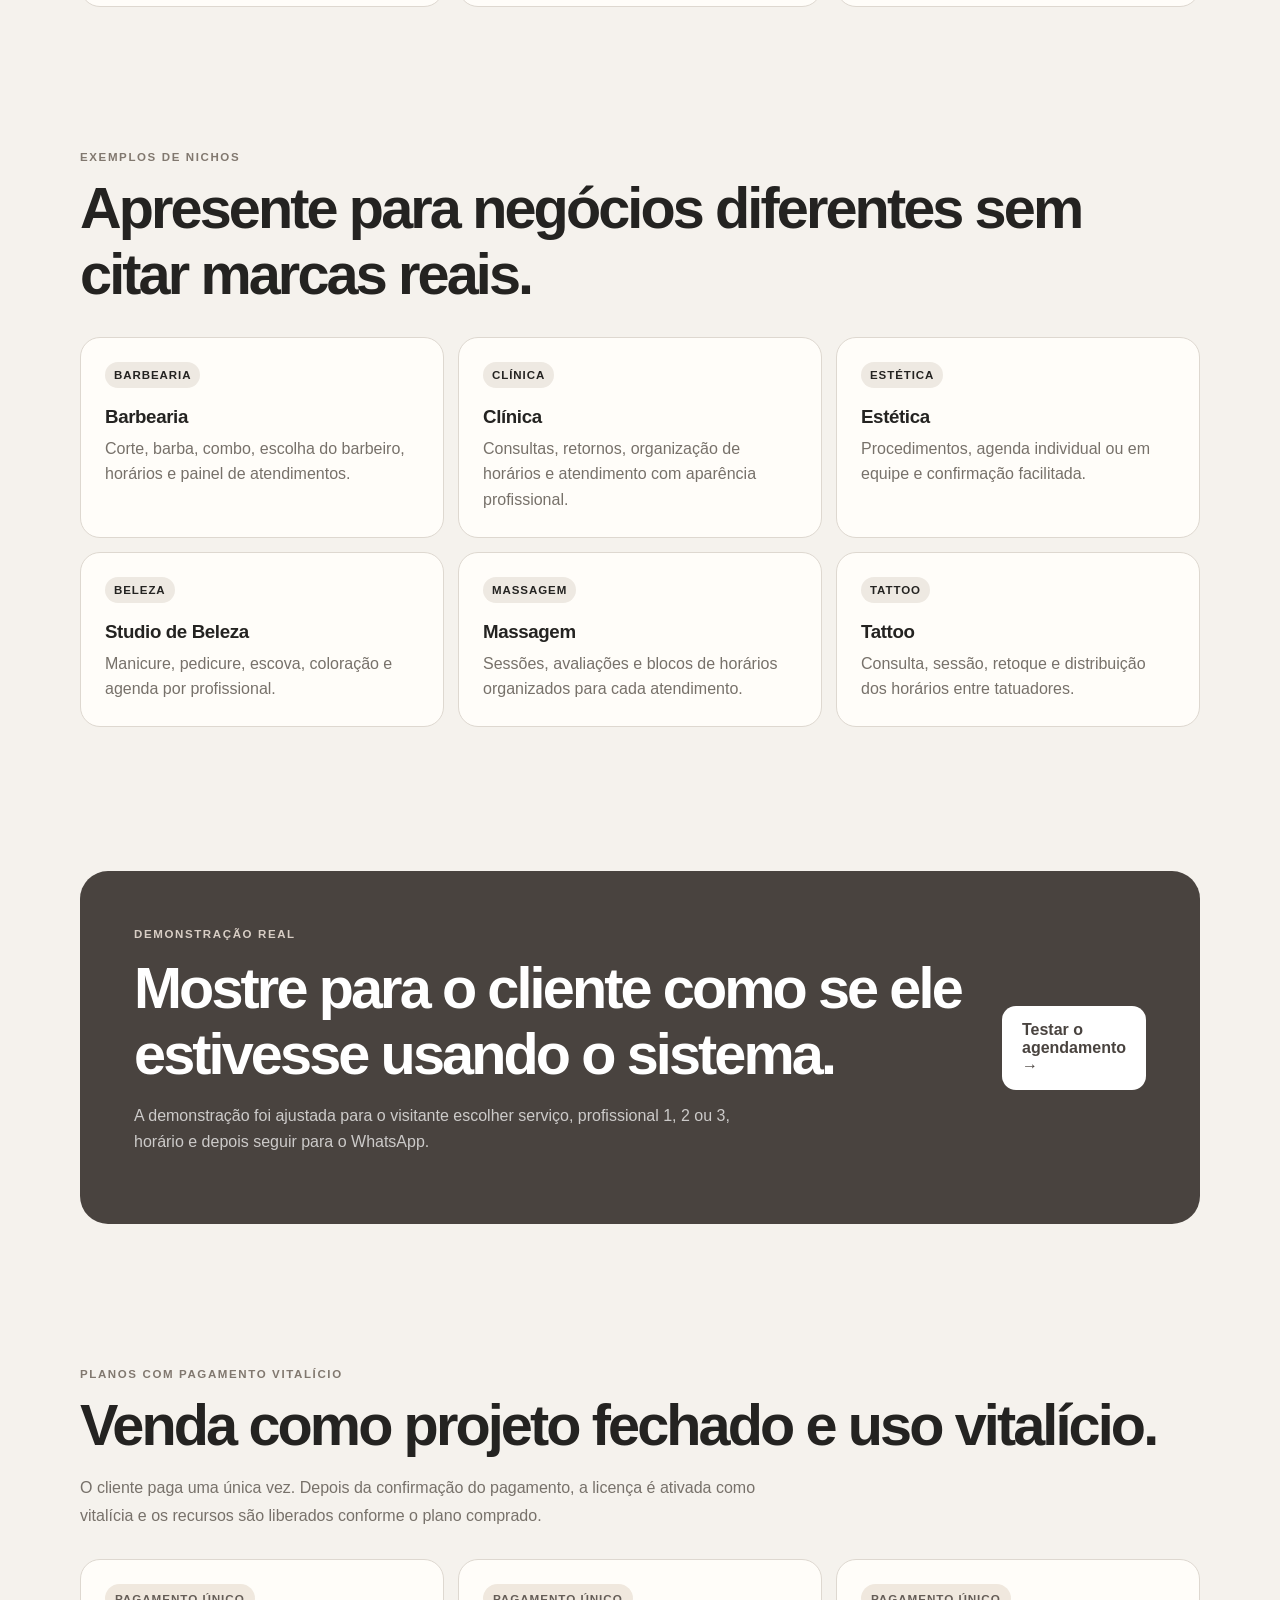
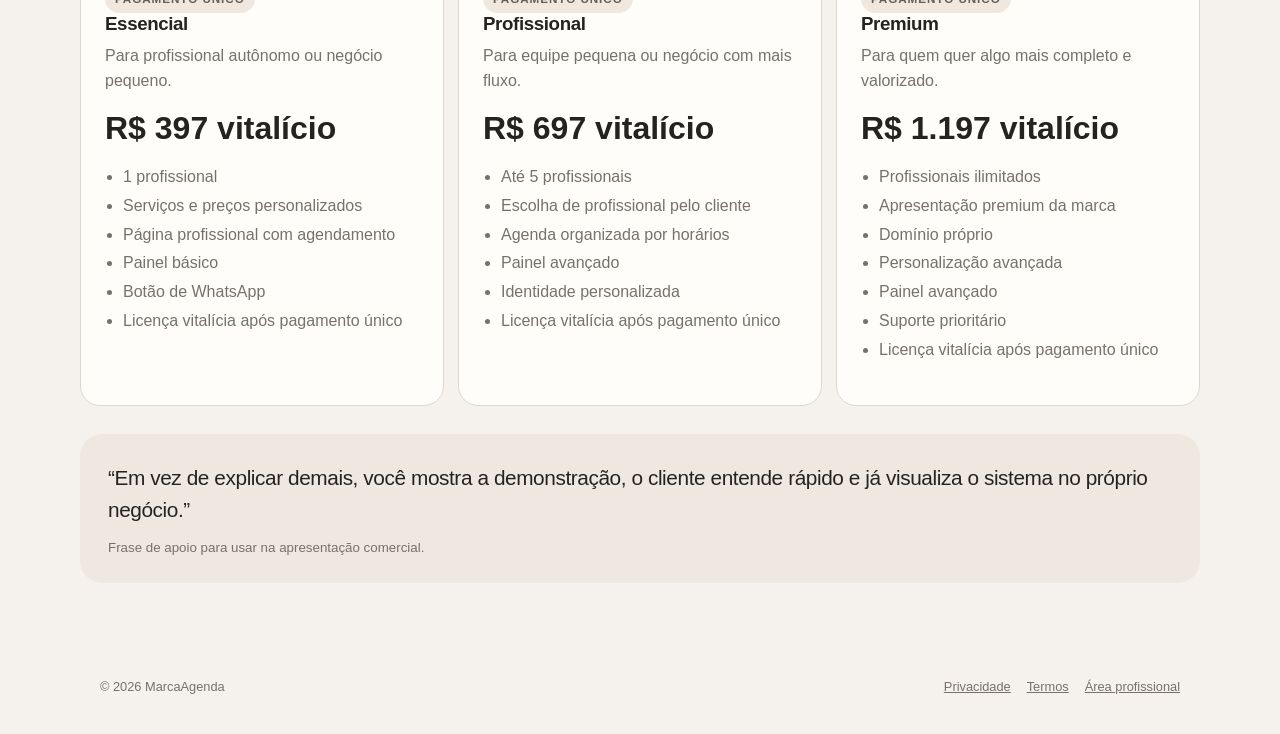
==== commit 4d814655: "Add files via upload" ====
--- a/index.html
+++ b/index.html
@@ -108,7 +108,7 @@
     <section class="section" id="planos">
       <p class="eyebrow">PLANOS COM PAGAMENTO VITALÍCIO</p>
       <h2 class="section-title">Venda como projeto fechado e uso vitalício.</h2>
-      <p class="section-sub">Abaixo estão exemplos de apresentação comercial. Você pode alterar depois com os valores que preferir cobrar.</p>
+      <p class="section-sub">O cliente paga uma única vez. Depois da confirmação do pagamento, a licença é ativada como vitalícia e os recursos são liberados conforme o plano comprado.</p>
       <div class="price-grid">
         <article class="price-card">
           <span class="plan-badge">PAGAMENTO ÚNICO</span>
@@ -121,6 +121,7 @@
             <li>Página profissional com agendamento</li>
             <li>Painel básico</li>
             <li>Botão de WhatsApp</li>
+            <li>Licença vitalícia após pagamento único</li>
           </ul>
         </article>
         <article class="price-card">
@@ -132,9 +133,9 @@
             <li>Até 5 profissionais</li>
             <li>Escolha de profissional pelo cliente</li>
             <li>Agenda organizada por horários</li>
-            <li>Painel completo</li>
+            <li>Painel avançado</li>
             <li>Identidade personalizada</li>
-            <li>Melhor apresentação comercial</li>
+            <li>Licença vitalícia após pagamento único</li>
           </ul>
         </article>
         <article class="price-card">
@@ -143,12 +144,13 @@
           <p>Para quem quer algo mais completo e valorizado.</p>
           <strong>R$ 1.197 vitalício</strong>
           <ul>
-            <li>Equipe ampliada</li>
+            <li>Profissionais ilimitados</li>
             <li>Apresentação premium da marca</li>
             <li>Domínio próprio</li>
             <li>Personalização avançada</li>
-            <li>Demonstração com experiência mais refinada</li>
-            <li>Maior valor percebido pelo cliente final</li>
+            <li>Painel avançado</li>
+            <li>Suporte prioritário</li>
+            <li>Licença vitalícia após pagamento único</li>
           </ul>
         </article>
       </div>
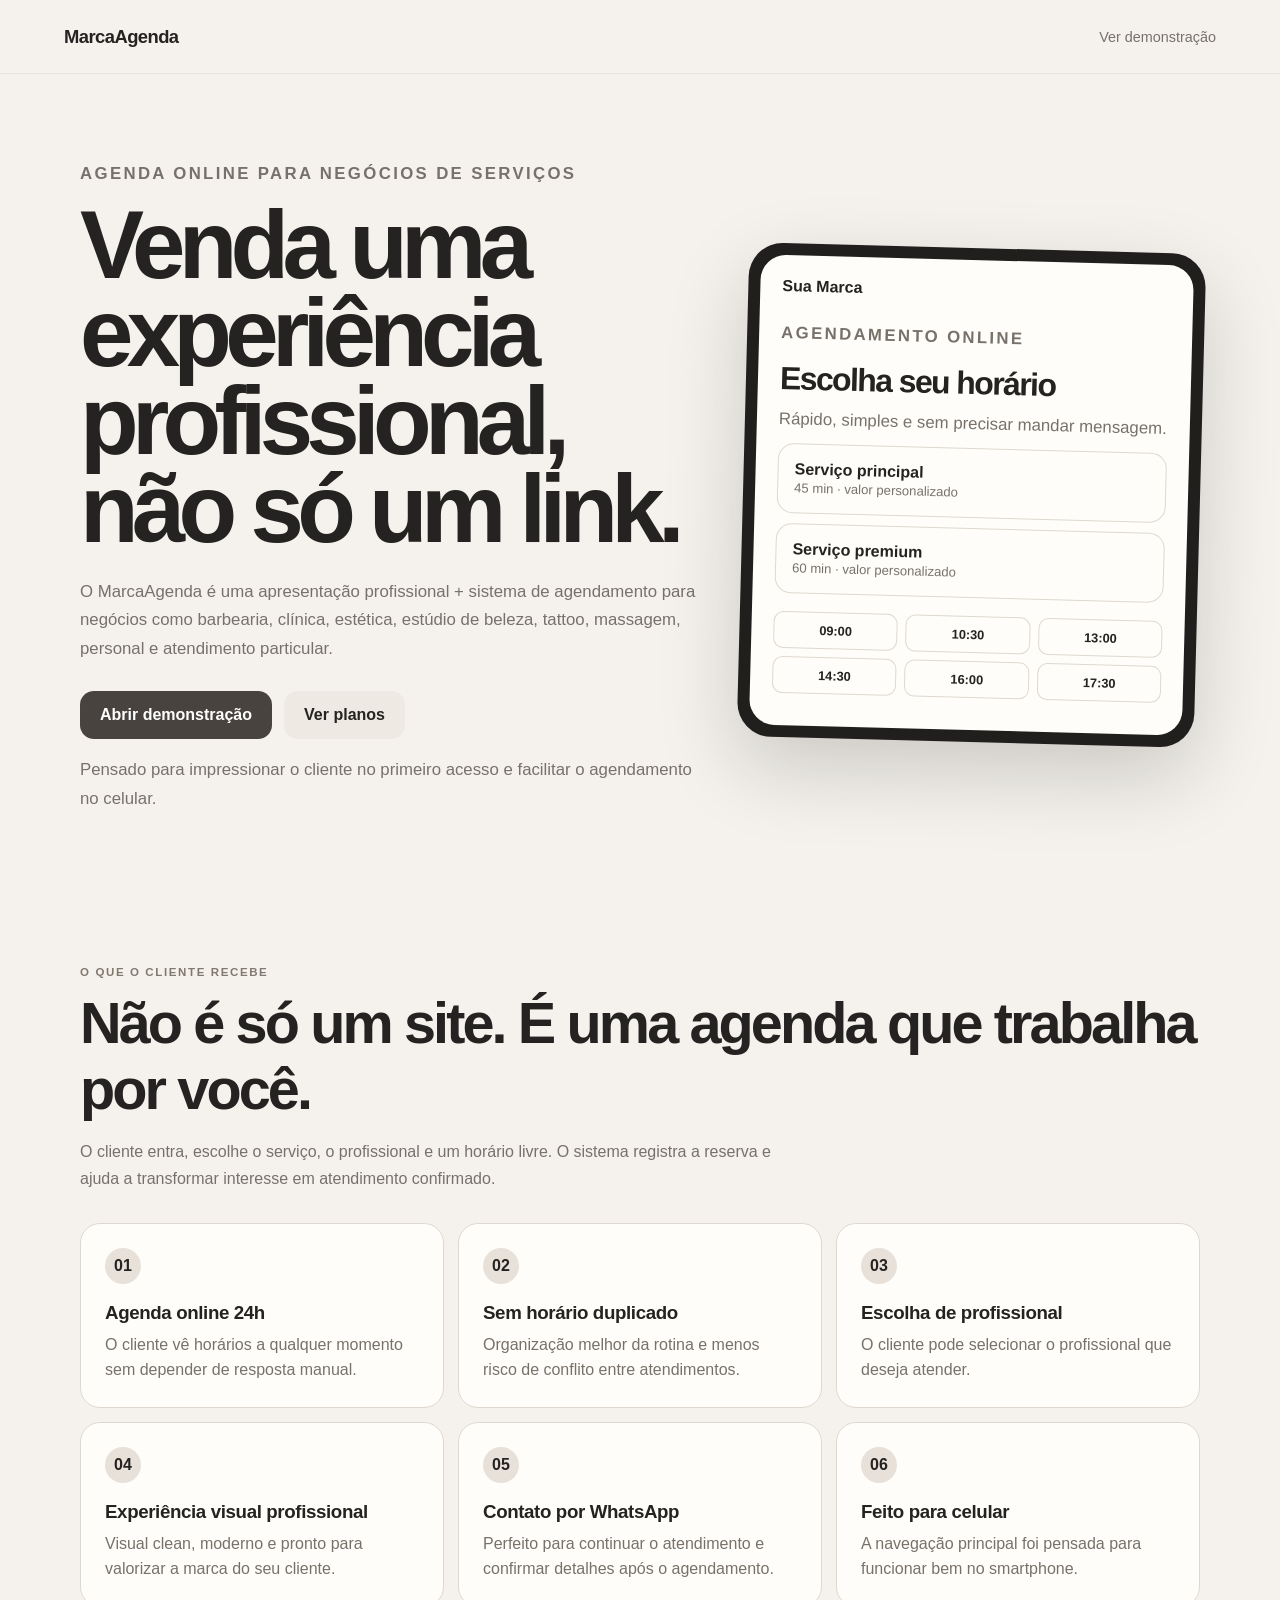
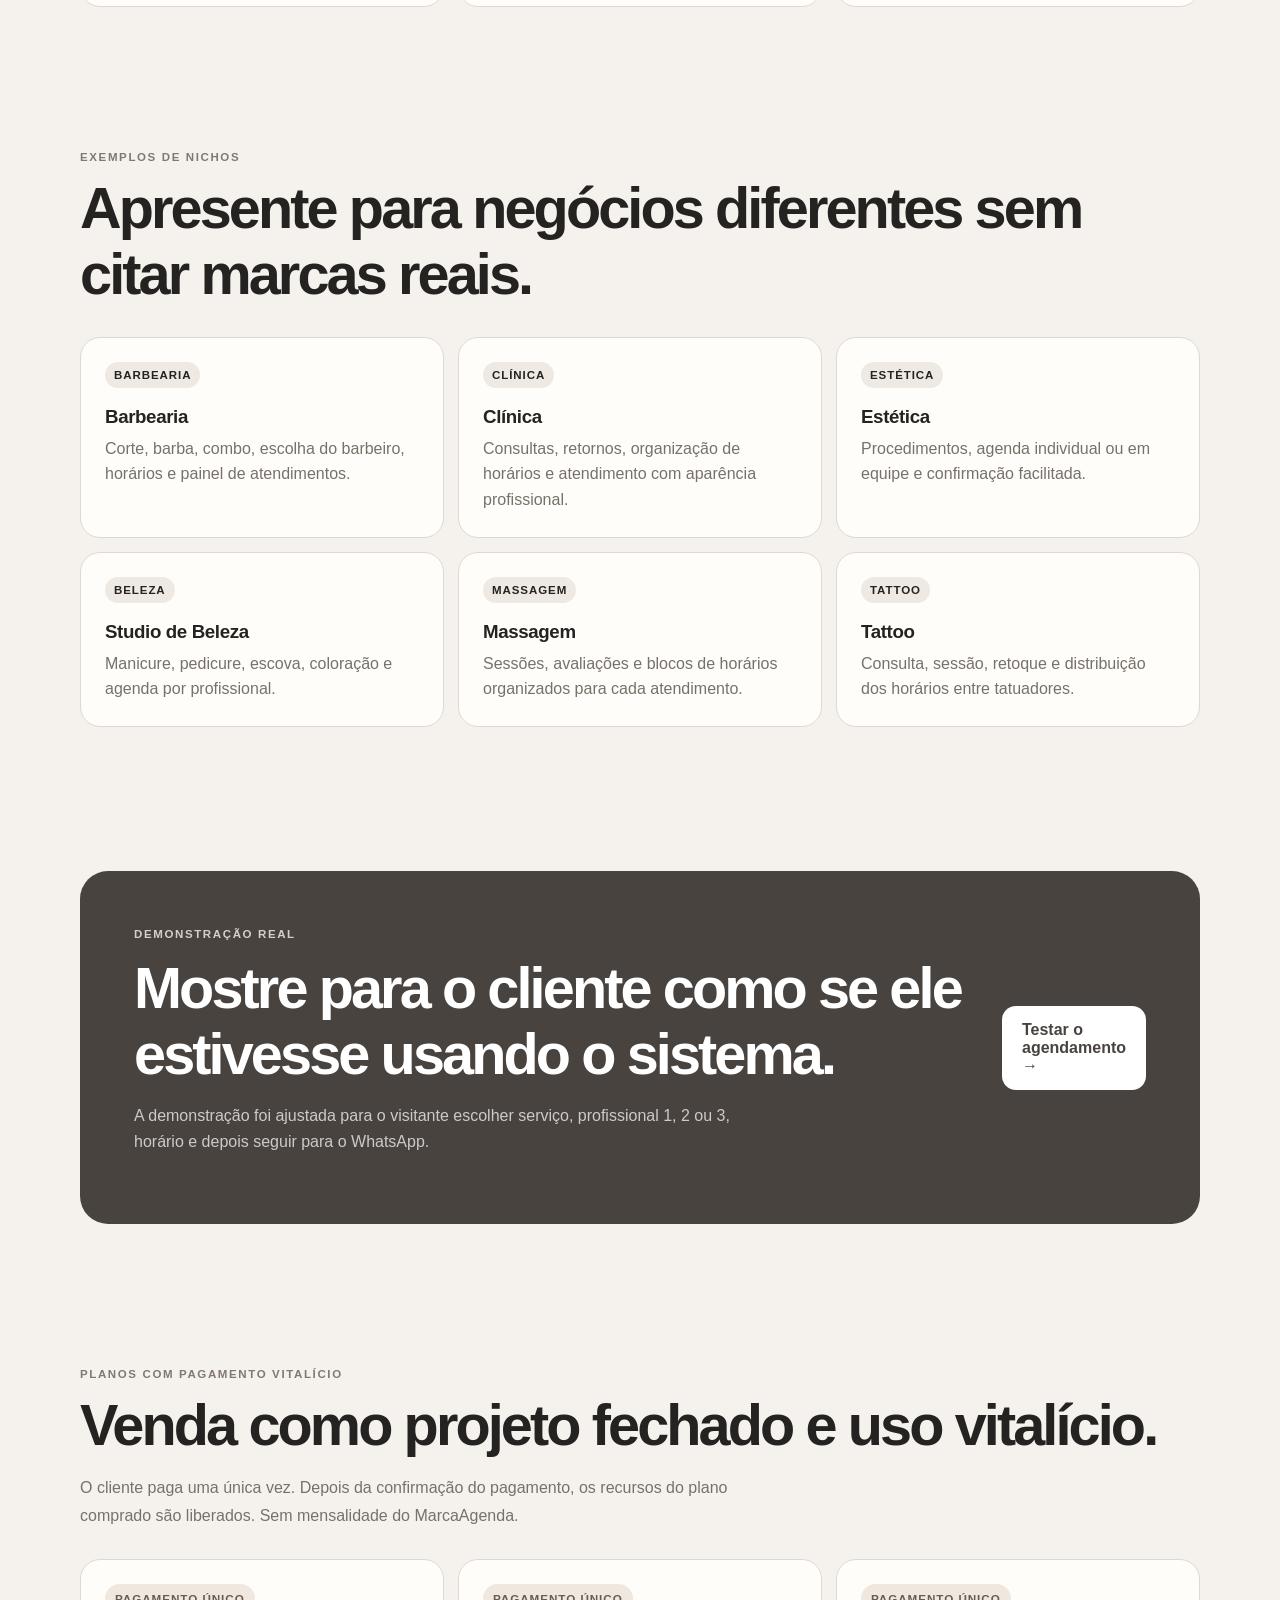
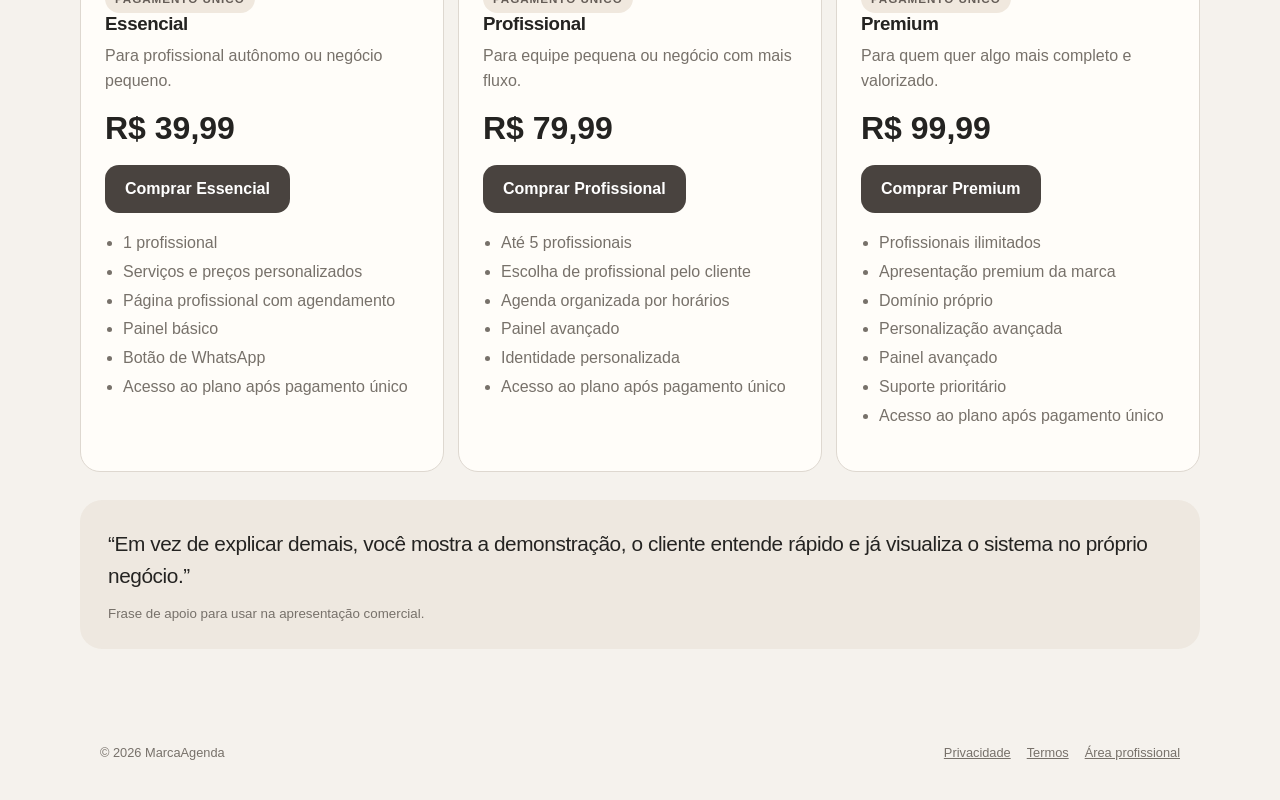
==== commit b7c2823f: "Add files via upload" ====
--- a/index.html
+++ b/index.html
@@ -108,41 +108,41 @@
     <section class="section" id="planos">
       <p class="eyebrow">PLANOS COM PAGAMENTO VITALÍCIO</p>
       <h2 class="section-title">Venda como projeto fechado e uso vitalício.</h2>
-      <p class="section-sub">O cliente paga uma única vez. Depois da confirmação do pagamento, a licença é ativada como vitalícia e os recursos são liberados conforme o plano comprado.</p>
+      <p class="section-sub">O cliente paga uma única vez. Depois da confirmação do pagamento, os recursos do plano comprado são liberados. Sem mensalidade do MarcaAgenda.</p>
       <div class="price-grid">
         <article class="price-card">
           <span class="plan-badge">PAGAMENTO ÚNICO</span>
           <h3>Essencial</h3>
           <p>Para profissional autônomo ou negócio pequeno.</p>
-          <strong>R$ 397 vitalício</strong>
+          <strong>R$ 39,99</strong><a class="cta primary-cta" href="./pagamento.html?plano=essential" style="margin-top:14px">Comprar Essencial</a>
           <ul>
             <li>1 profissional</li>
             <li>Serviços e preços personalizados</li>
             <li>Página profissional com agendamento</li>
             <li>Painel básico</li>
             <li>Botão de WhatsApp</li>
-            <li>Licença vitalícia após pagamento único</li>
+            <li>Acesso ao plano após pagamento único</li>
           </ul>
         </article>
         <article class="price-card">
           <span class="plan-badge">PAGAMENTO ÚNICO</span>
           <h3>Profissional</h3>
           <p>Para equipe pequena ou negócio com mais fluxo.</p>
-          <strong>R$ 697 vitalício</strong>
+          <strong>R$ 79,99</strong><a class="cta primary-cta" href="./pagamento.html?plano=professional" style="margin-top:14px">Comprar Profissional</a>
           <ul>
             <li>Até 5 profissionais</li>
             <li>Escolha de profissional pelo cliente</li>
             <li>Agenda organizada por horários</li>
             <li>Painel avançado</li>
             <li>Identidade personalizada</li>
-            <li>Licença vitalícia após pagamento único</li>
+            <li>Acesso ao plano após pagamento único</li>
           </ul>
         </article>
         <article class="price-card">
           <span class="plan-badge">PAGAMENTO ÚNICO</span>
           <h3>Premium</h3>
           <p>Para quem quer algo mais completo e valorizado.</p>
-          <strong>R$ 1.197 vitalício</strong>
+          <strong>R$ 99,99</strong><a class="cta primary-cta" href="./pagamento.html?plano=premium" style="margin-top:14px">Comprar Premium</a>
           <ul>
             <li>Profissionais ilimitados</li>
             <li>Apresentação premium da marca</li>
@@ -150,7 +150,7 @@
             <li>Personalização avançada</li>
             <li>Painel avançado</li>
             <li>Suporte prioritário</li>
-            <li>Licença vitalícia após pagamento único</li>
+            <li>Acesso ao plano após pagamento único</li>
           </ul>
         </article>
       </div>
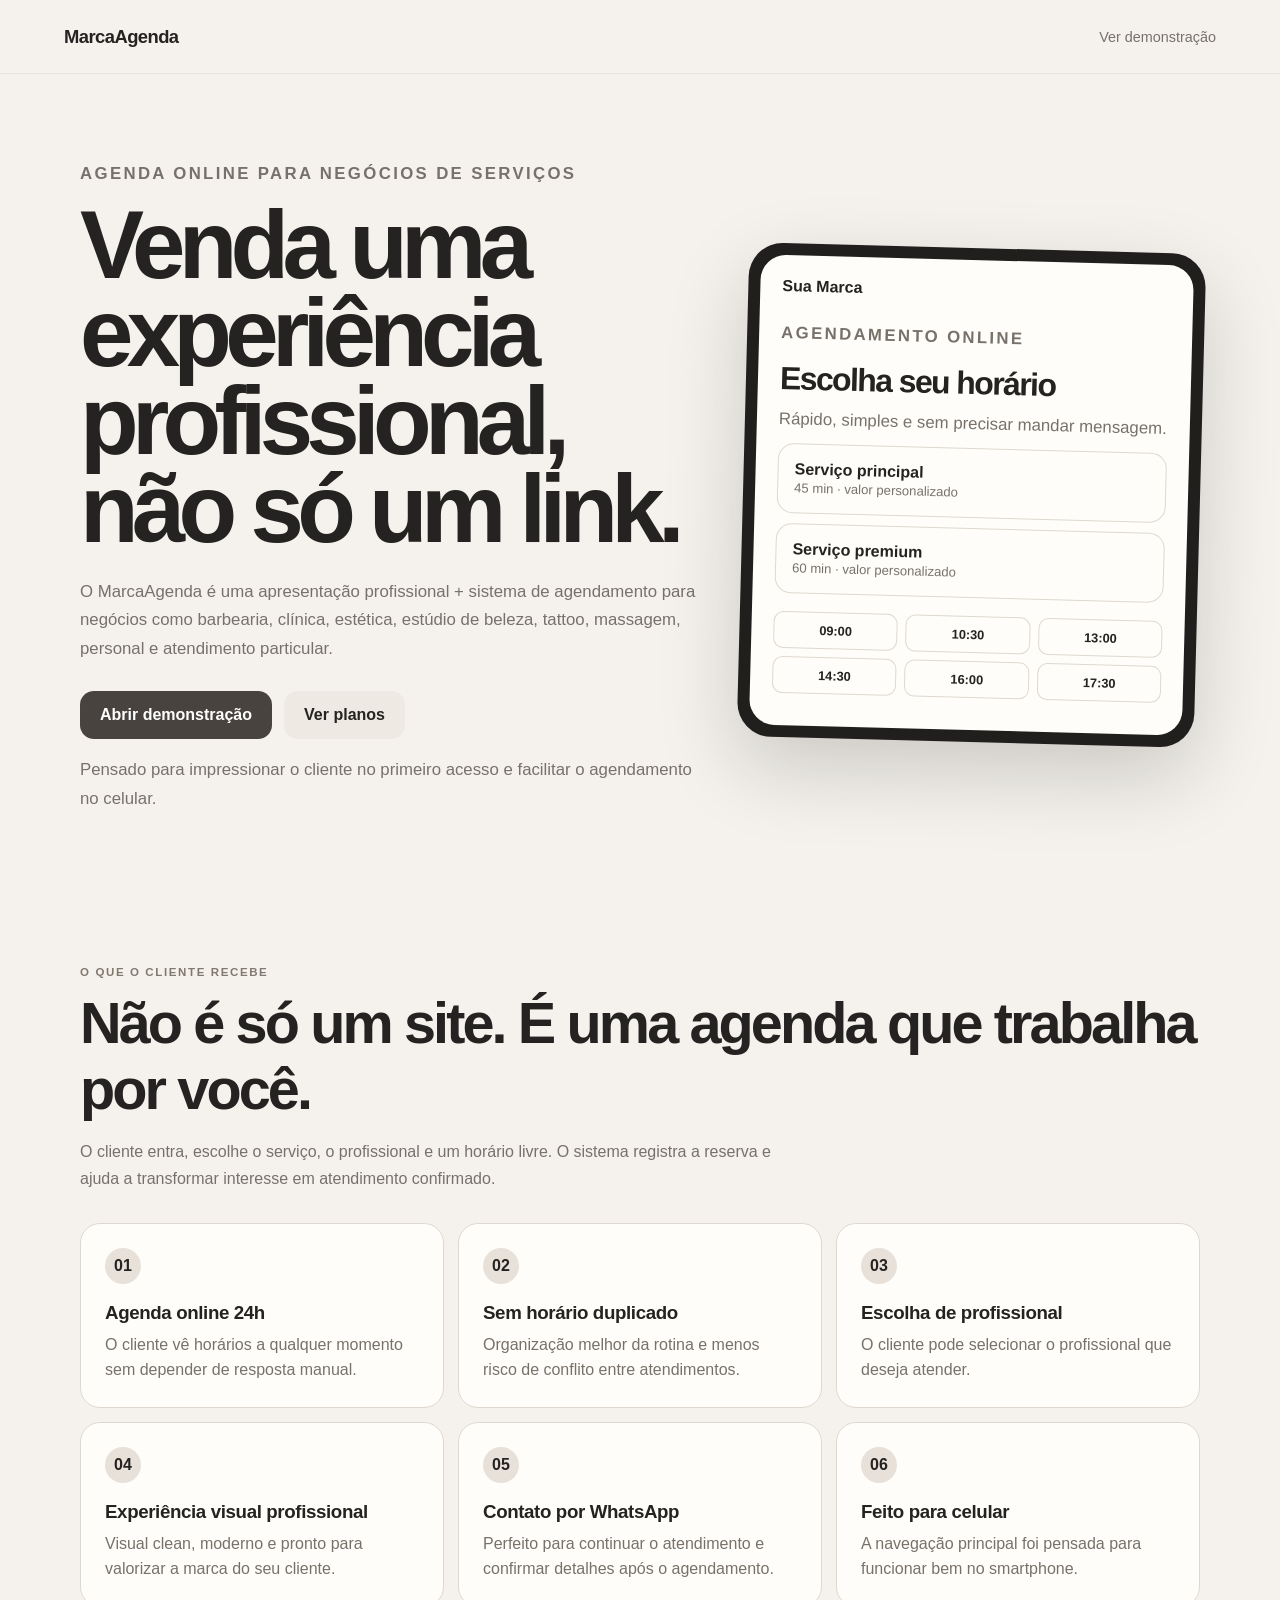
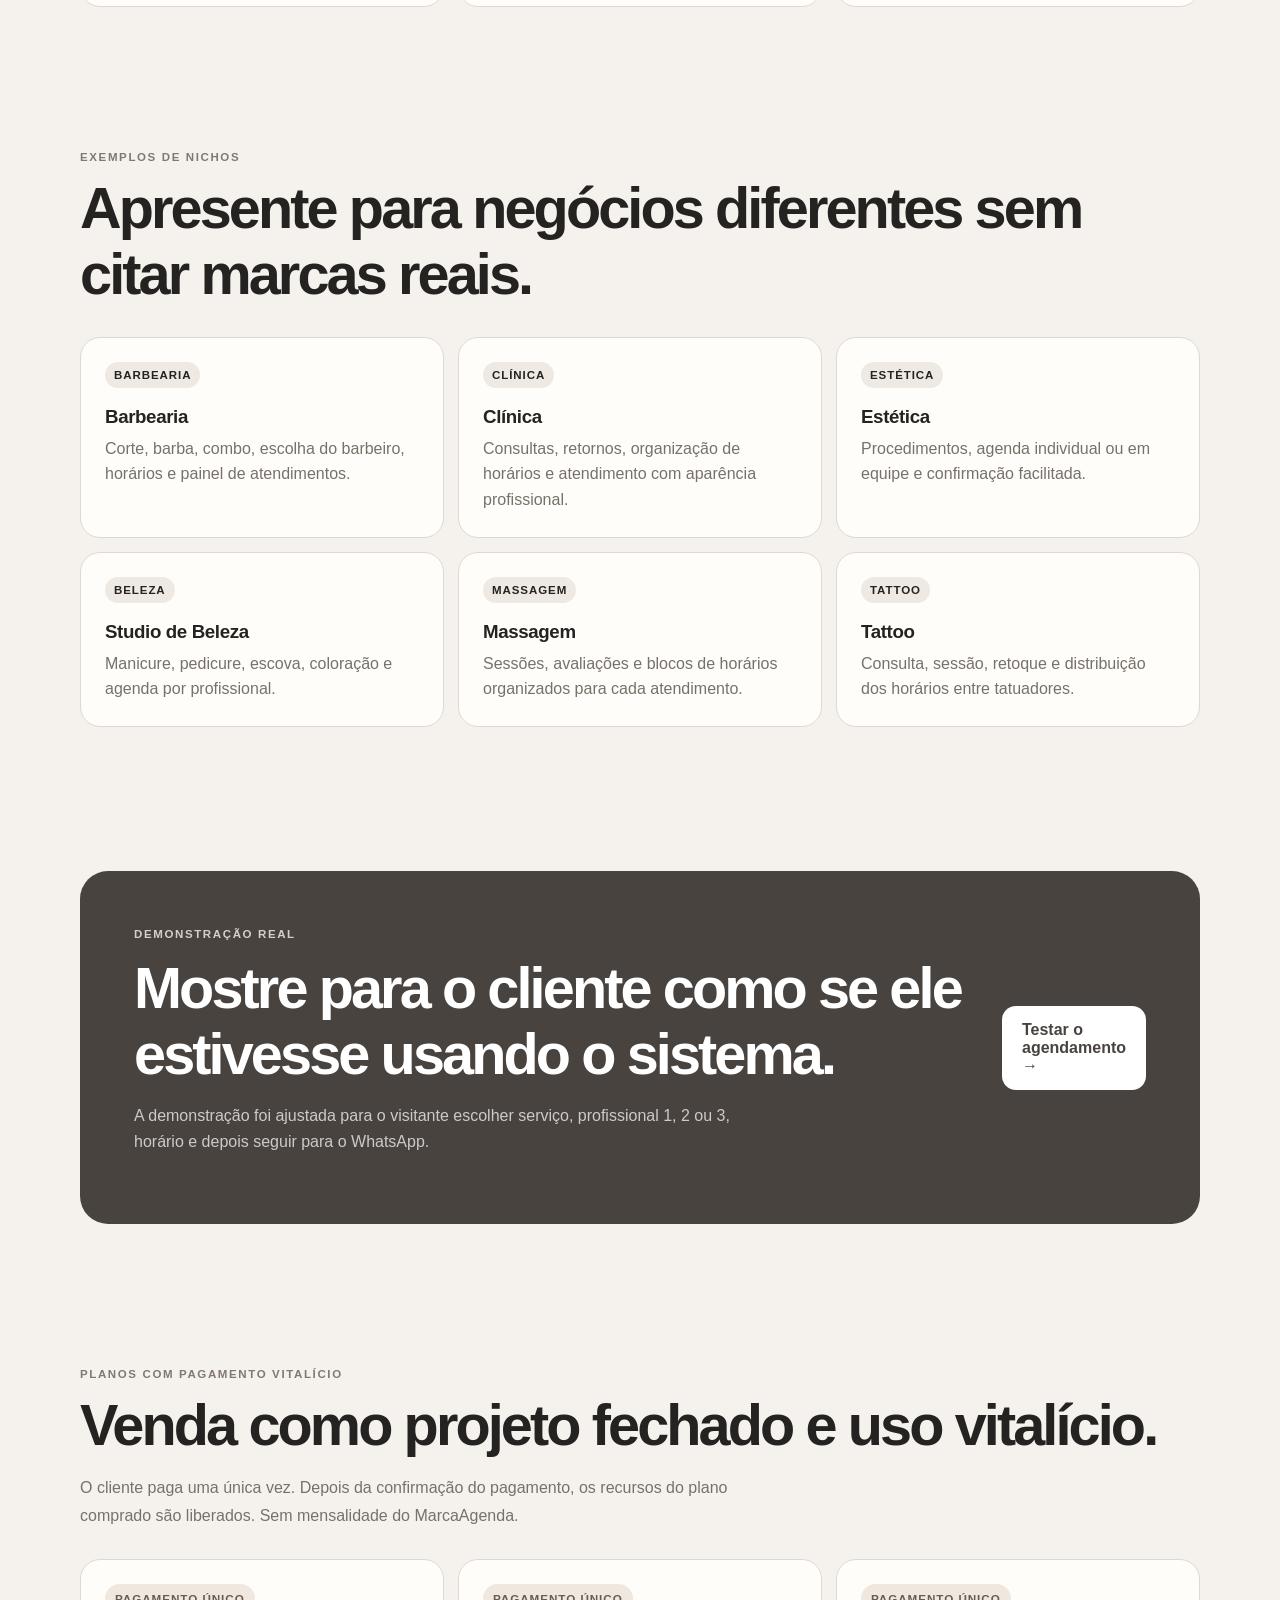
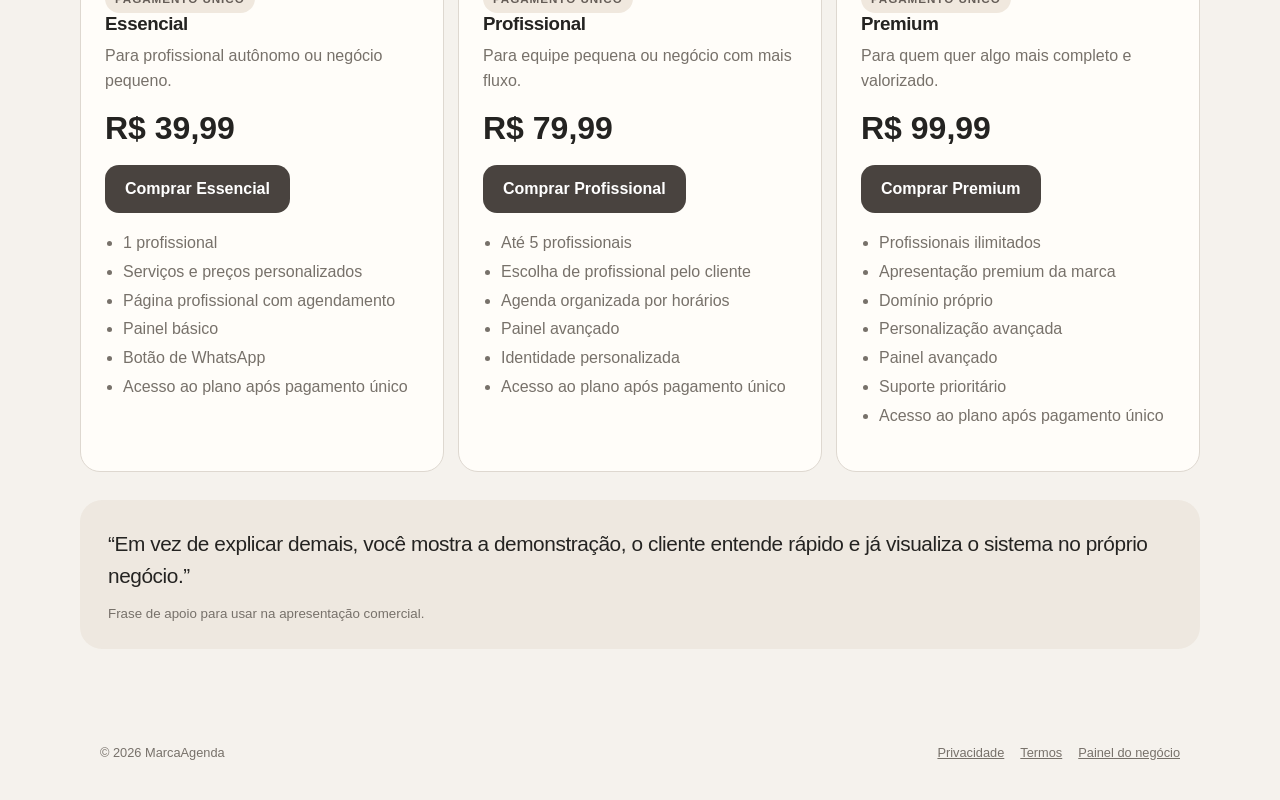
==== commit d82e49a9: "Add files via upload" ====
--- a/index.html
+++ b/index.html
@@ -163,7 +163,7 @@
 
   <footer>
     <span>© 2026 MarcaAgenda</span>
-    <nav><a href="./privacidade.html">Privacidade</a><a href="./termos.html">Termos</a><a href="./admin.html">Área profissional</a></nav>
+    <nav><a href="./privacidade.html">Privacidade</a><a href="./termos.html">Termos</a><a href="./admin.html">Painel do negócio</a></nav>
   </footer>
 </body>
 </html>
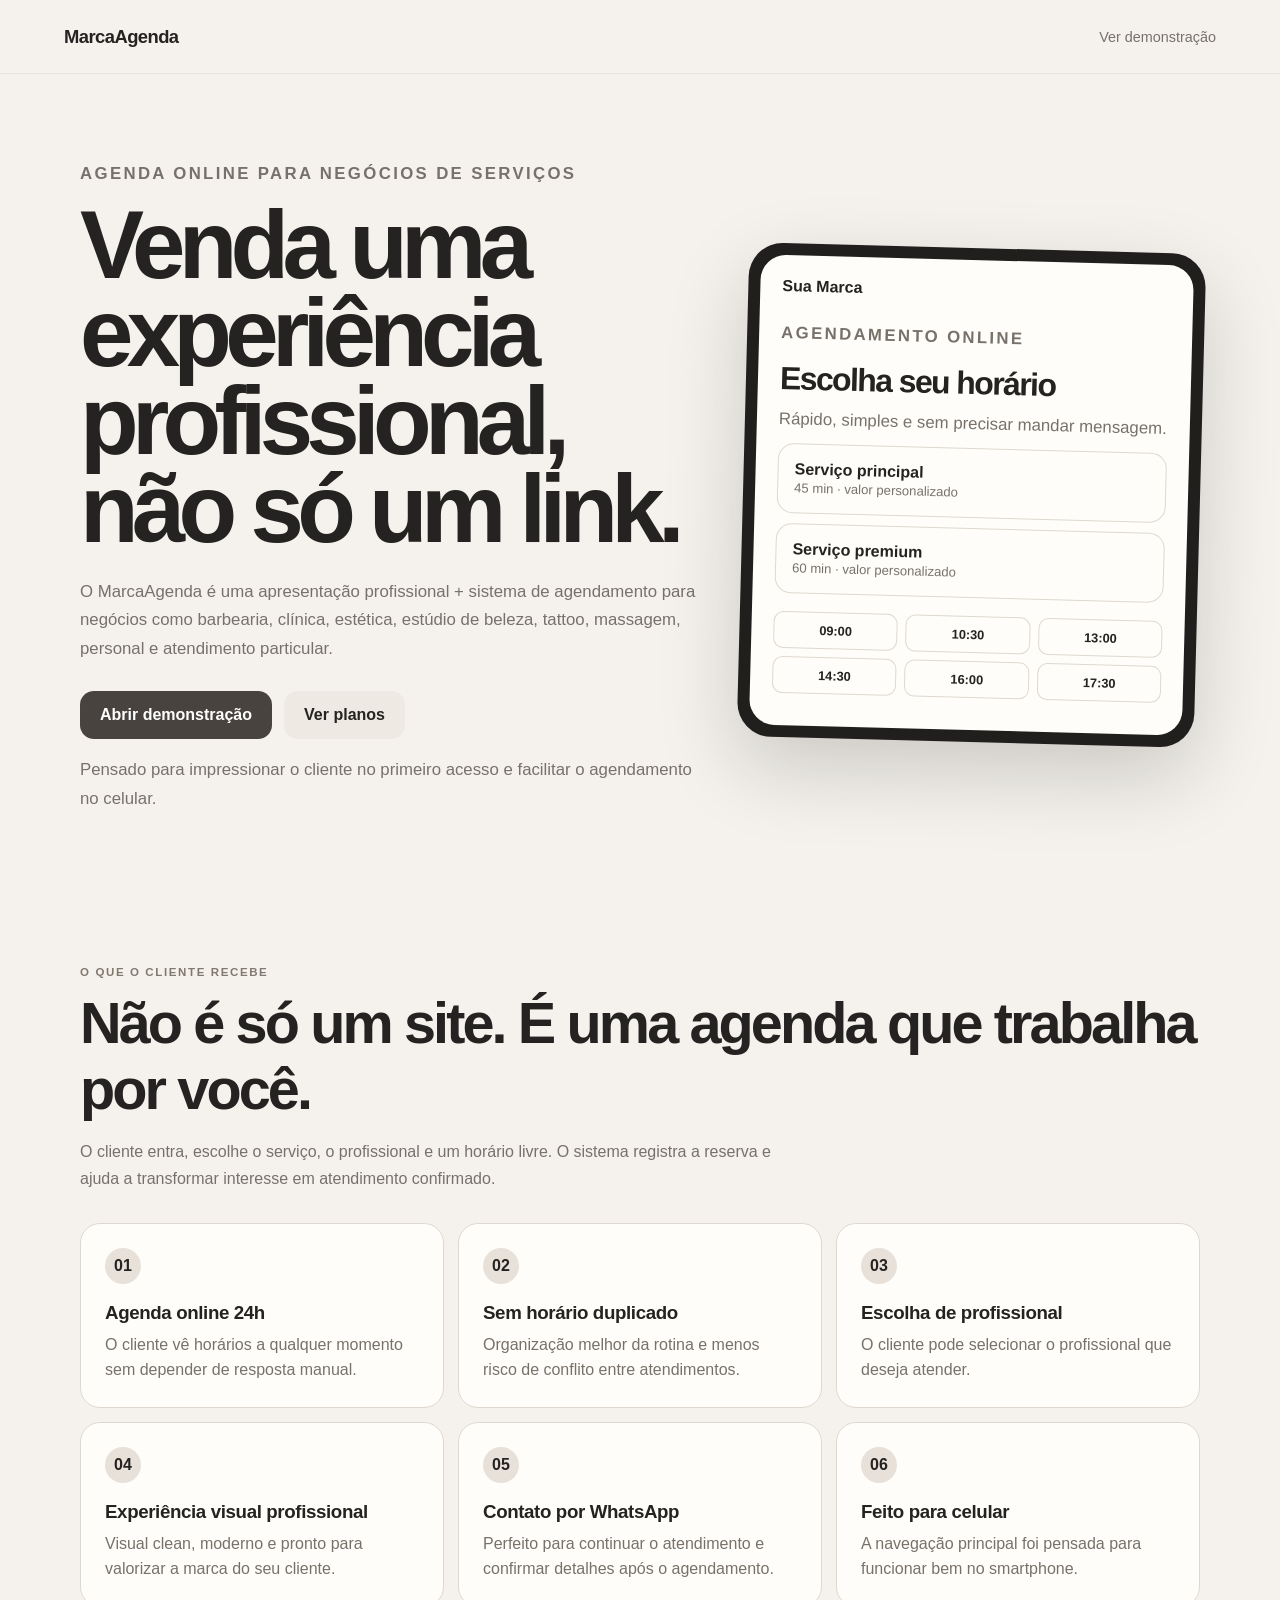
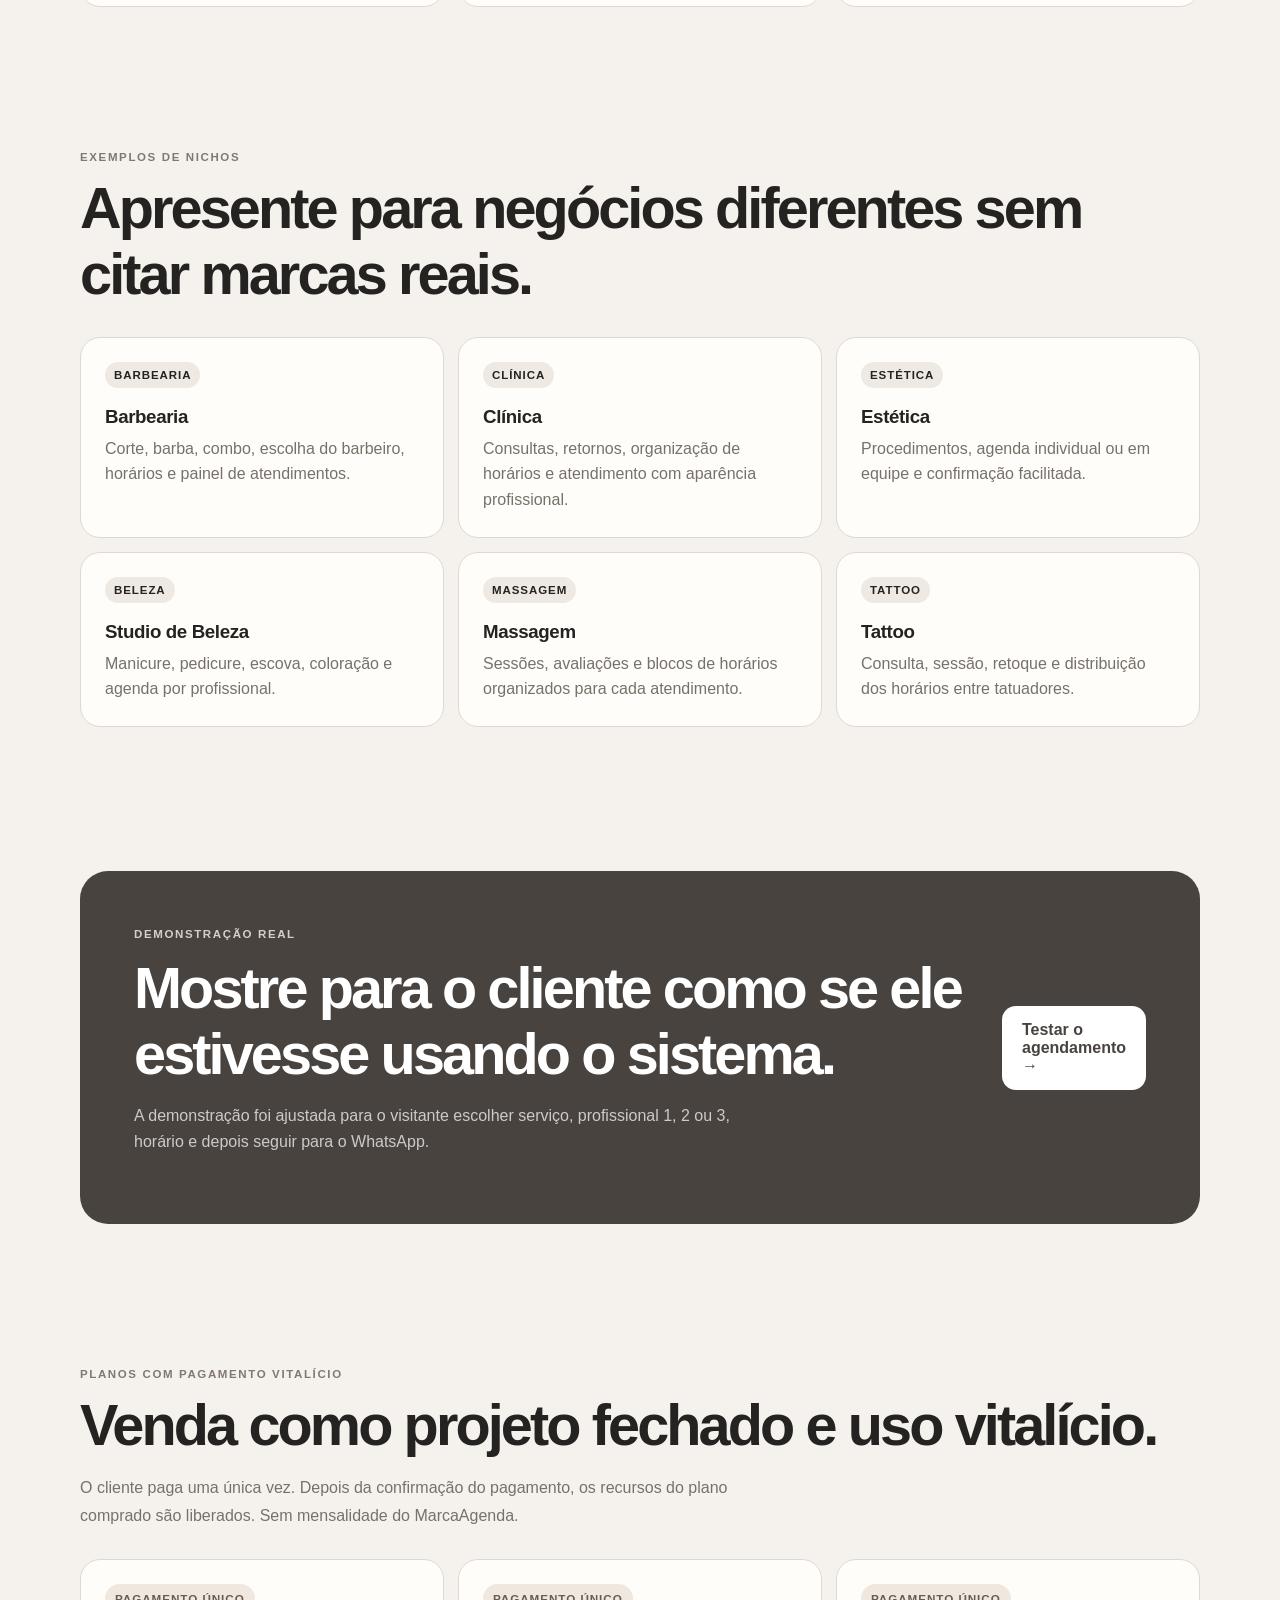
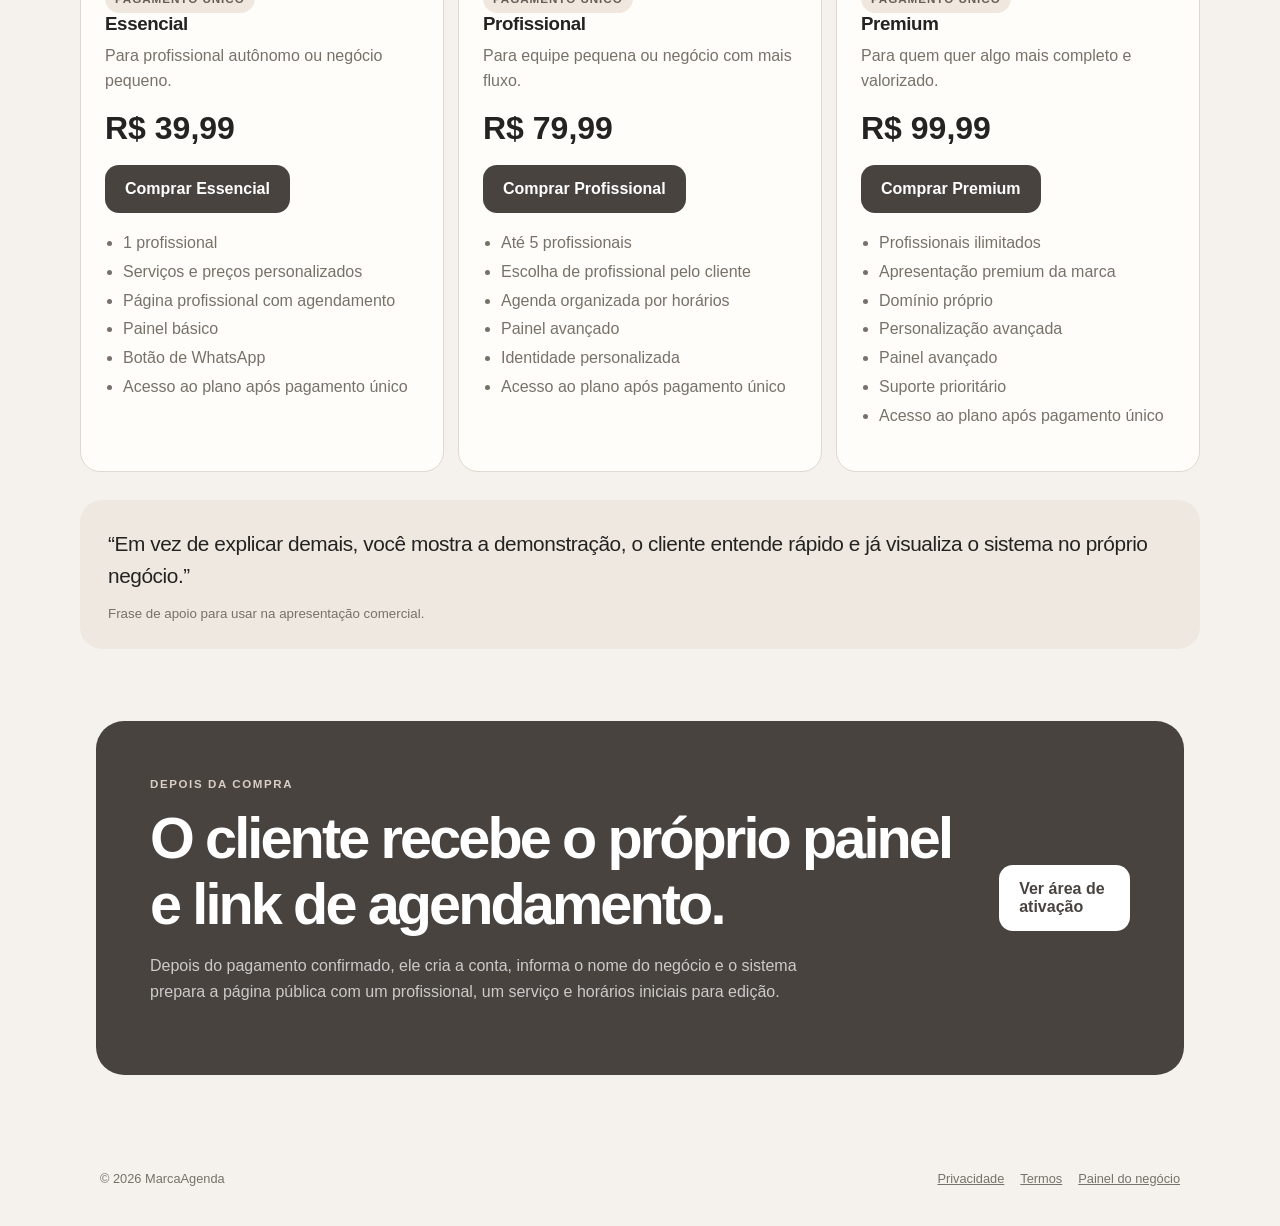
==== commit c3dc960b: "Add files via upload" ====
--- a/index.html
+++ b/index.html
@@ -159,7 +159,7 @@
         <small>Frase de apoio para usar na apresentação comercial.</small>
       </div>
     </section>
-  </main>
+  <section class="sales-shell" style="padding-bottom:72px"><div class="demo-band"><div><p class="eyebrow" style="color:#d8cec5">DEPOIS DA COMPRA</p><h2 class="section-title" style="margin-bottom:10px">O cliente recebe o próprio painel e link de agendamento.</h2><p>Depois do pagamento confirmado, ele cria a conta, informa o nome do negócio e o sistema prepara a página pública com um profissional, um serviço e horários iniciais para edição.</p></div><a class="cta" href="./ativar.html">Ver área de ativação</a></div></section></main>
 
   <footer>
     <span>© 2026 MarcaAgenda</span>
--- a/styles.css
+++ b/styles.css
@@ -25,3 +25,5 @@
 .legal{width:min(760px,calc(100% - 32px));margin:0 auto;padding:72px 0}.legal h1{font-size:clamp(2.2rem,7vw,4rem);letter-spacing:-.05em}.legal h2{margin-top:38px}.legal p,.legal li{color:#5f5953;line-height:1.75}
 .admin-shell{width:min(1180px,calc(100% - 32px));margin:0 auto;padding:48px 0}.admin-card{background:var(--surface);border:1px solid var(--line);border-radius:var(--radius);padding:28px}.admin-grid{display:grid;grid-template-columns:repeat(3,1fr);gap:12px}.metric{background:#f5f1eb;border-radius:16px;padding:18px}.metric strong{font-size:1.7rem;display:block;margin-top:6px}.table-wrap{overflow:auto;margin-top:18px}table{width:100%;border-collapse:collapse}th,td{text-align:left;padding:13px;border-bottom:1px solid var(--line);font-size:.88rem}th{color:var(--muted);font-size:.75rem}
 @media(max-width:720px){.shell{padding-top:40px}.hero{align-items:flex-start;flex-direction:column}.status-pill{display:none}.steps{overflow:auto;grid-template-columns:repeat(4,minmax(125px,1fr))}.step{font-size:.78rem}.form-grid{grid-template-columns:1fr}.admin-grid{grid-template-columns:1fr}.topbar{padding:0 20px}}
+
+.slot-group{width:100%;margin:8px 0 20px}.slot-group h3{font-size:.92rem;color:var(--muted);margin:0 0 10px;letter-spacing:.02em}
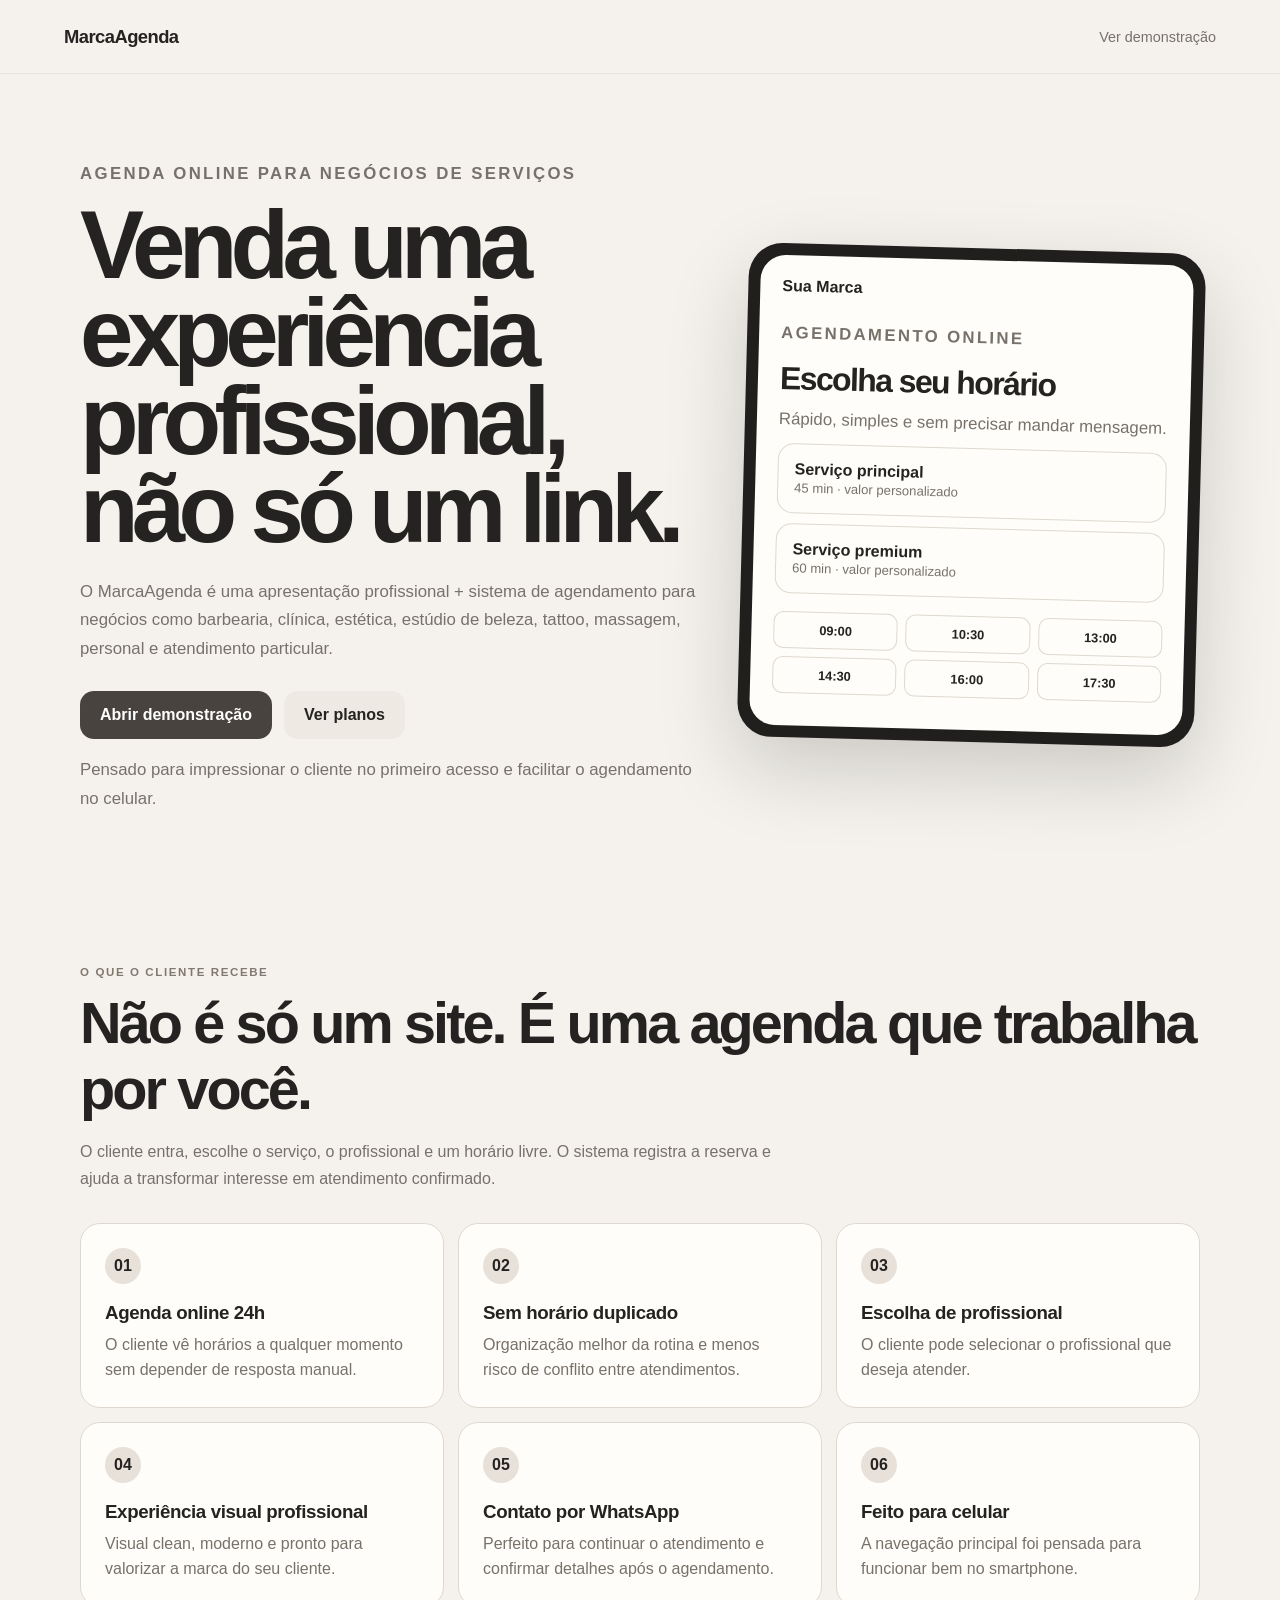
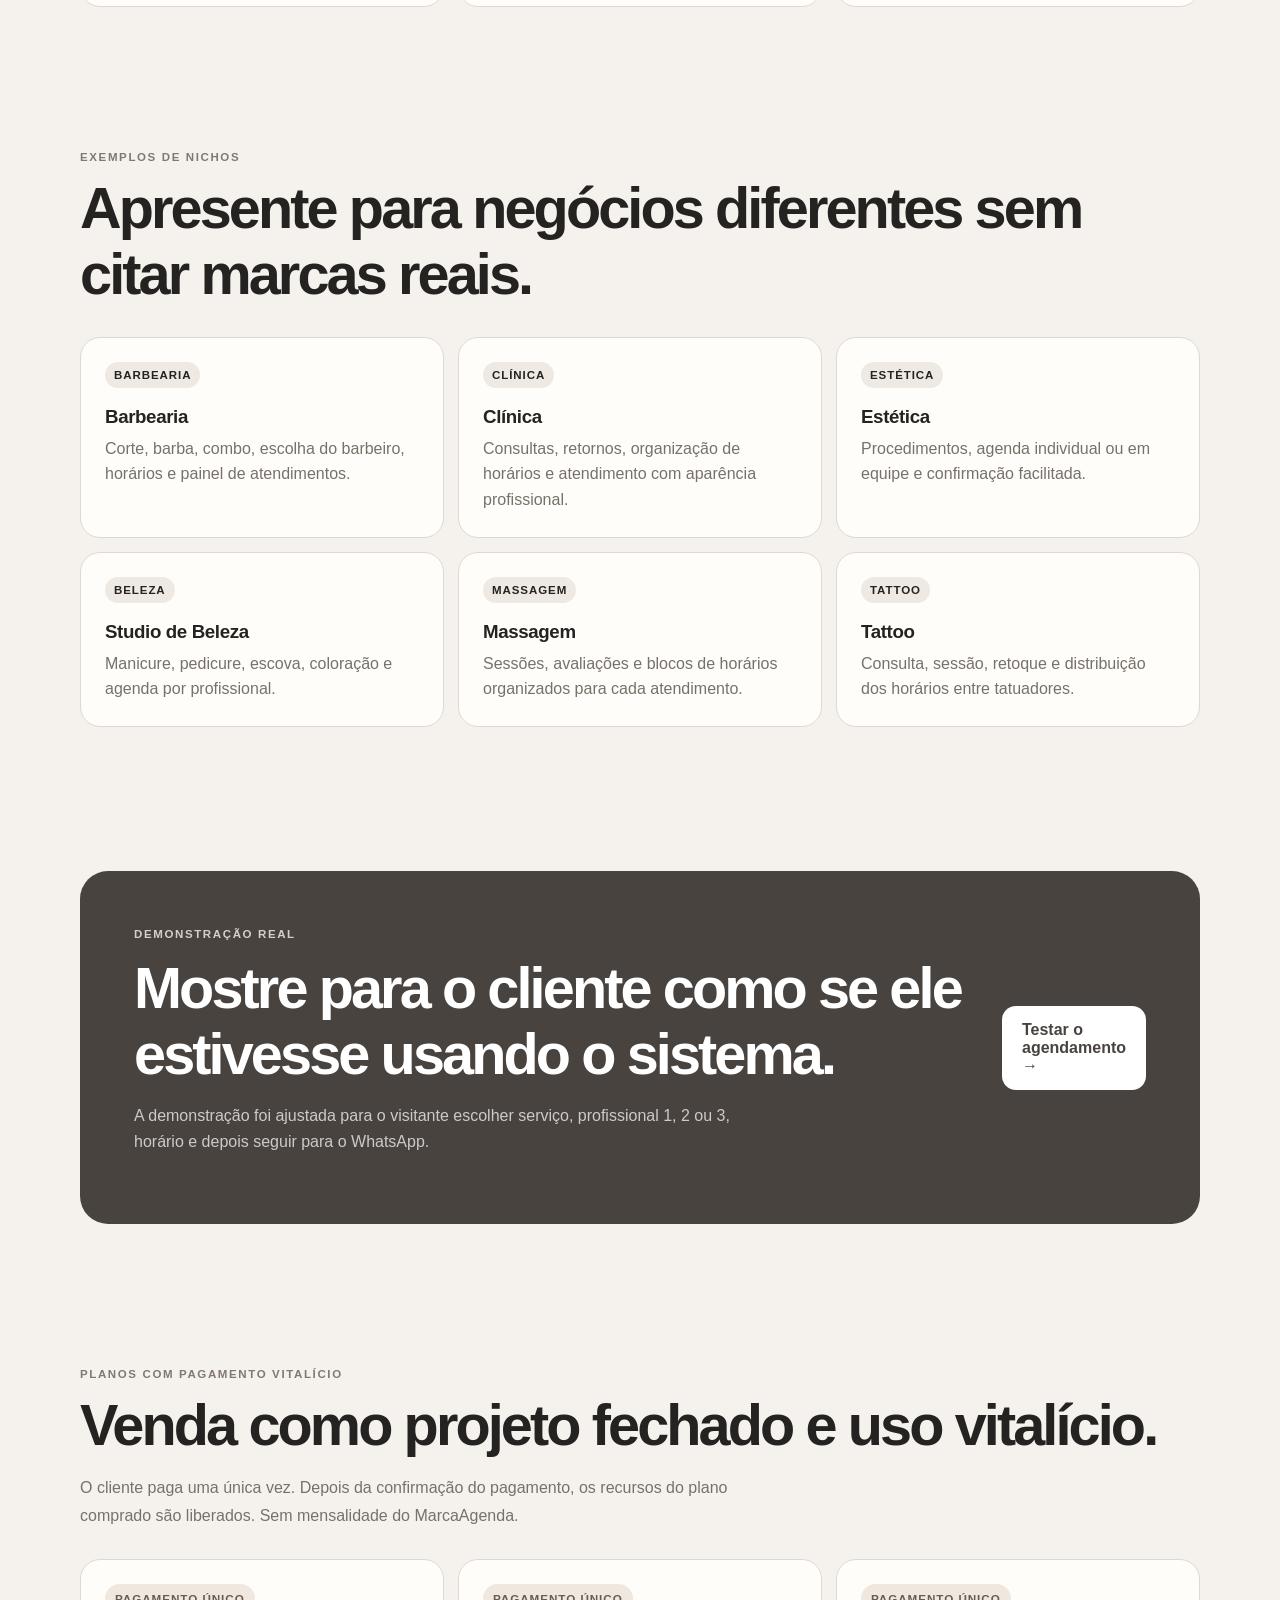
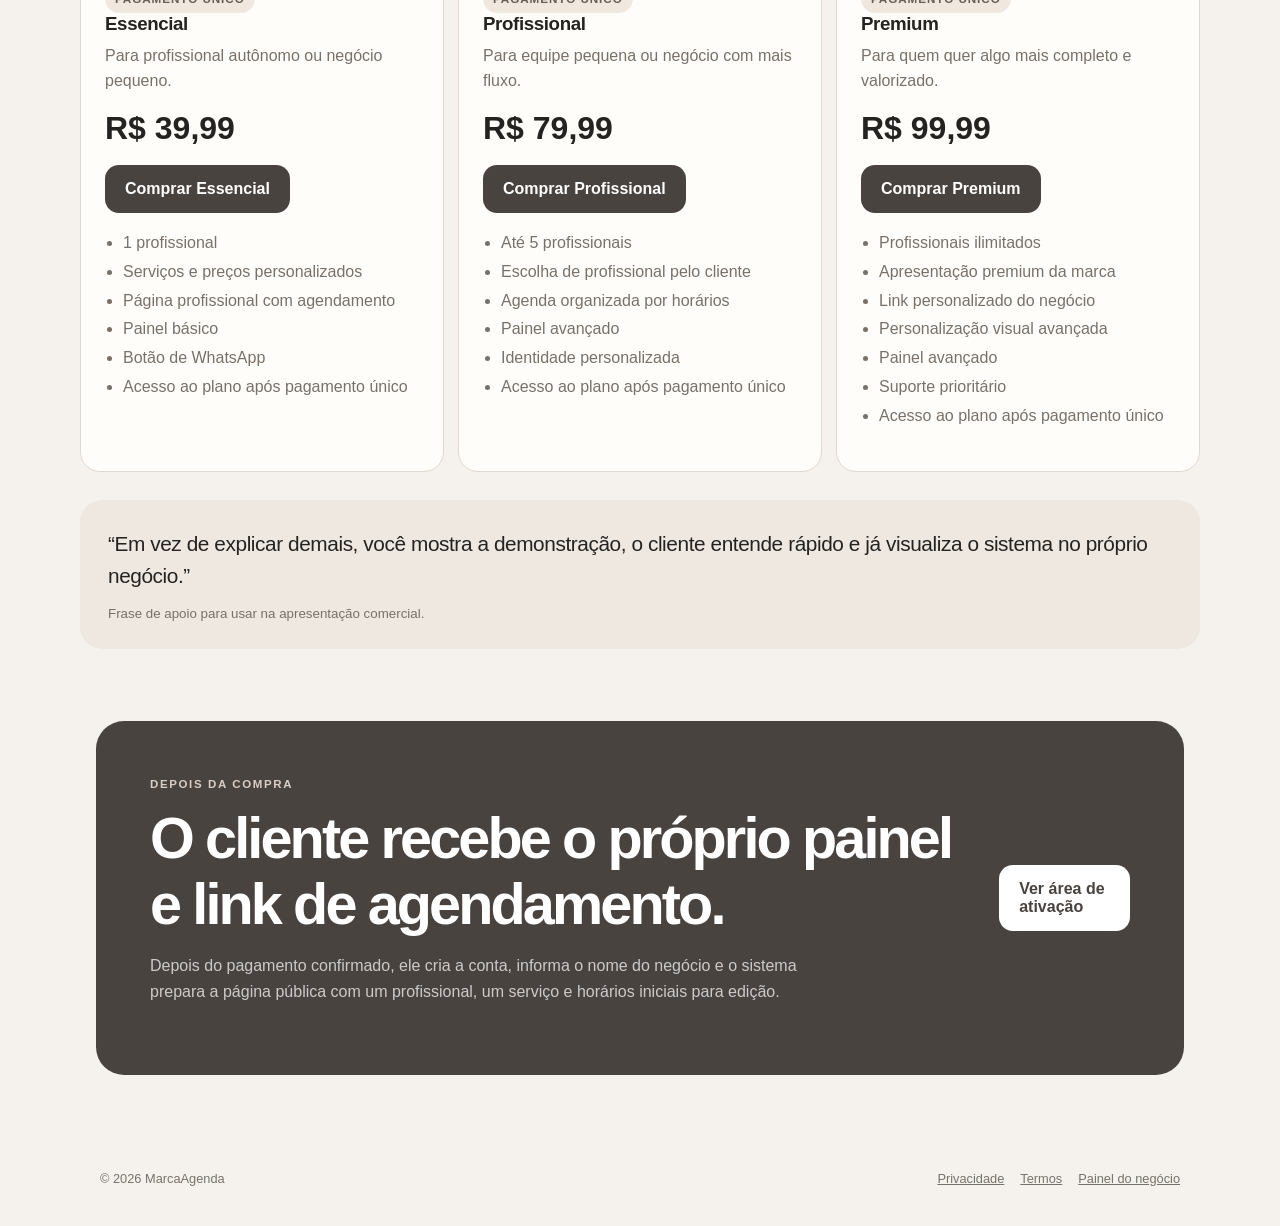
==== commit c2acb612: "Add files via upload" ====
--- a/index.html
+++ b/index.html
@@ -146,8 +146,8 @@
           <ul>
             <li>Profissionais ilimitados</li>
             <li>Apresentação premium da marca</li>
-            <li>Domínio próprio</li>
-            <li>Personalização avançada</li>
+            <li>Link personalizado do negócio</li>
+            <li>Personalização visual avançada</li>
             <li>Painel avançado</li>
             <li>Suporte prioritário</li>
             <li>Acesso ao plano após pagamento único</li>
